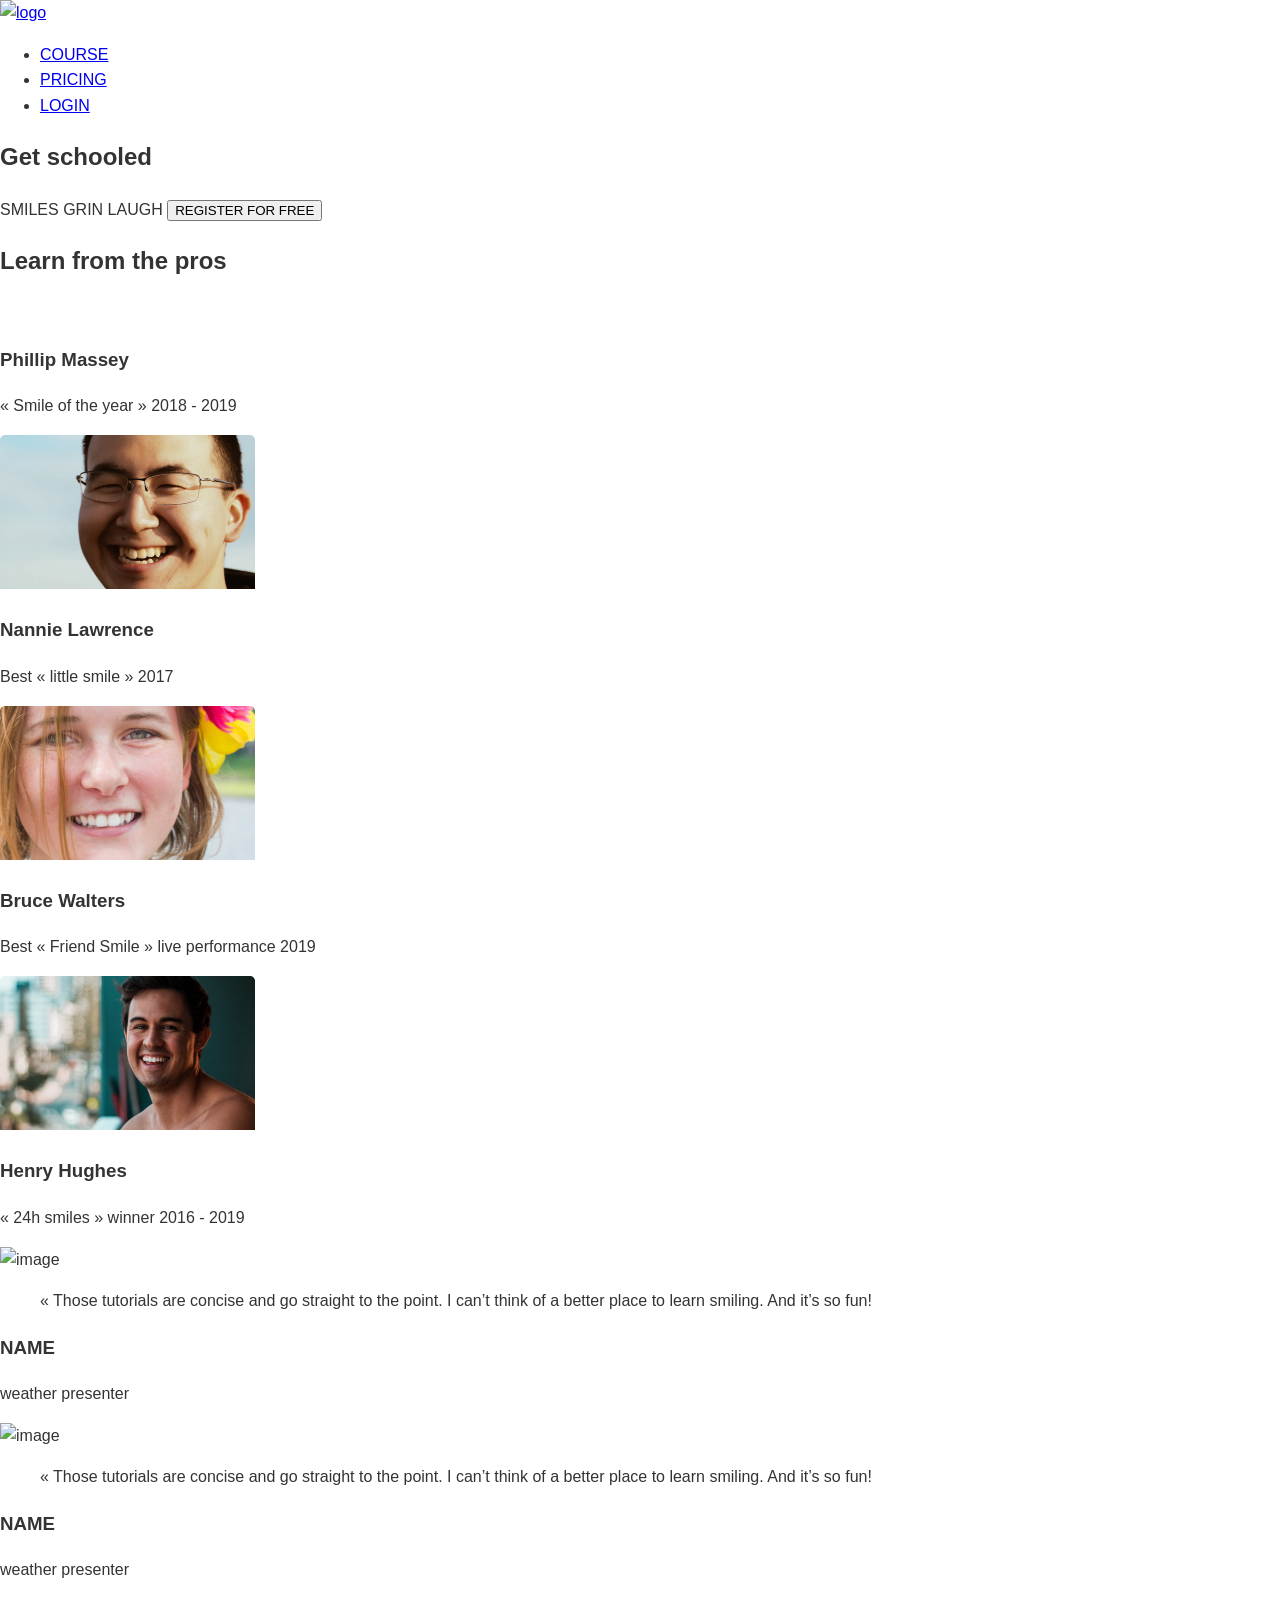
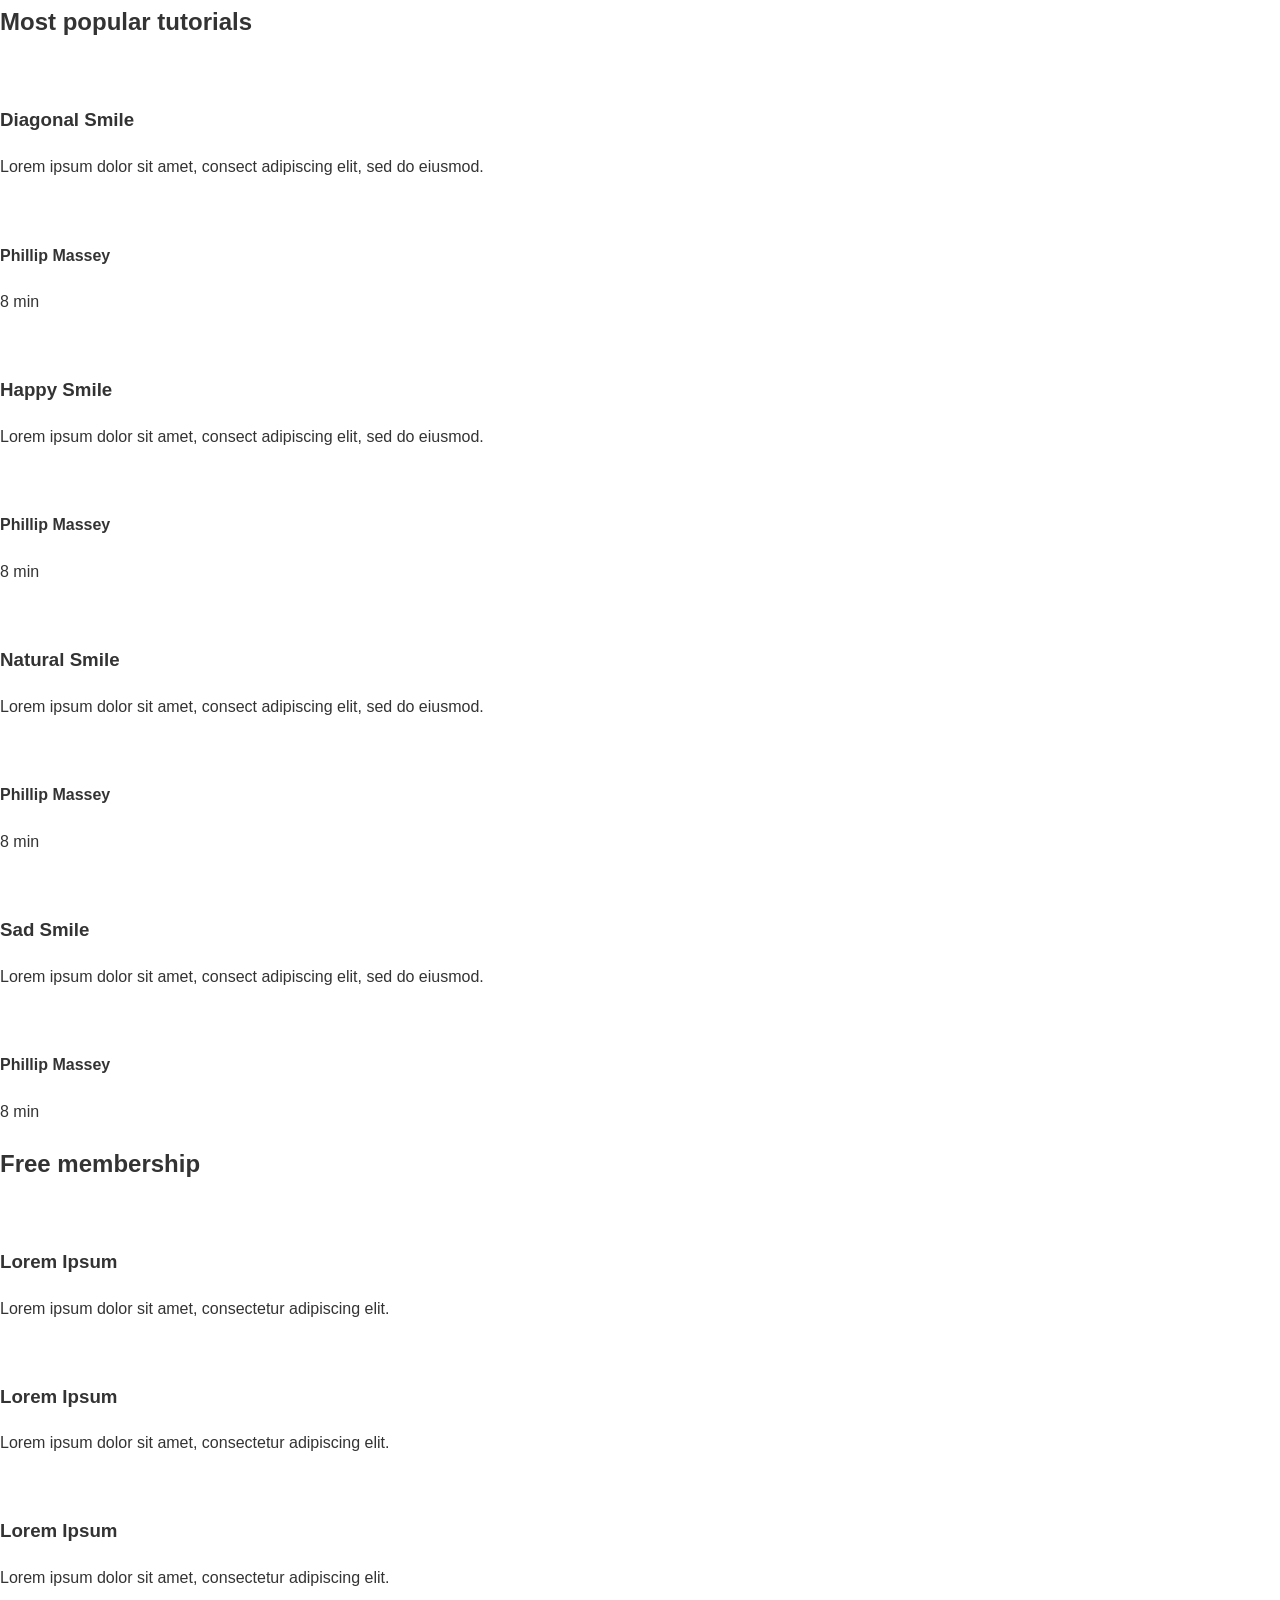
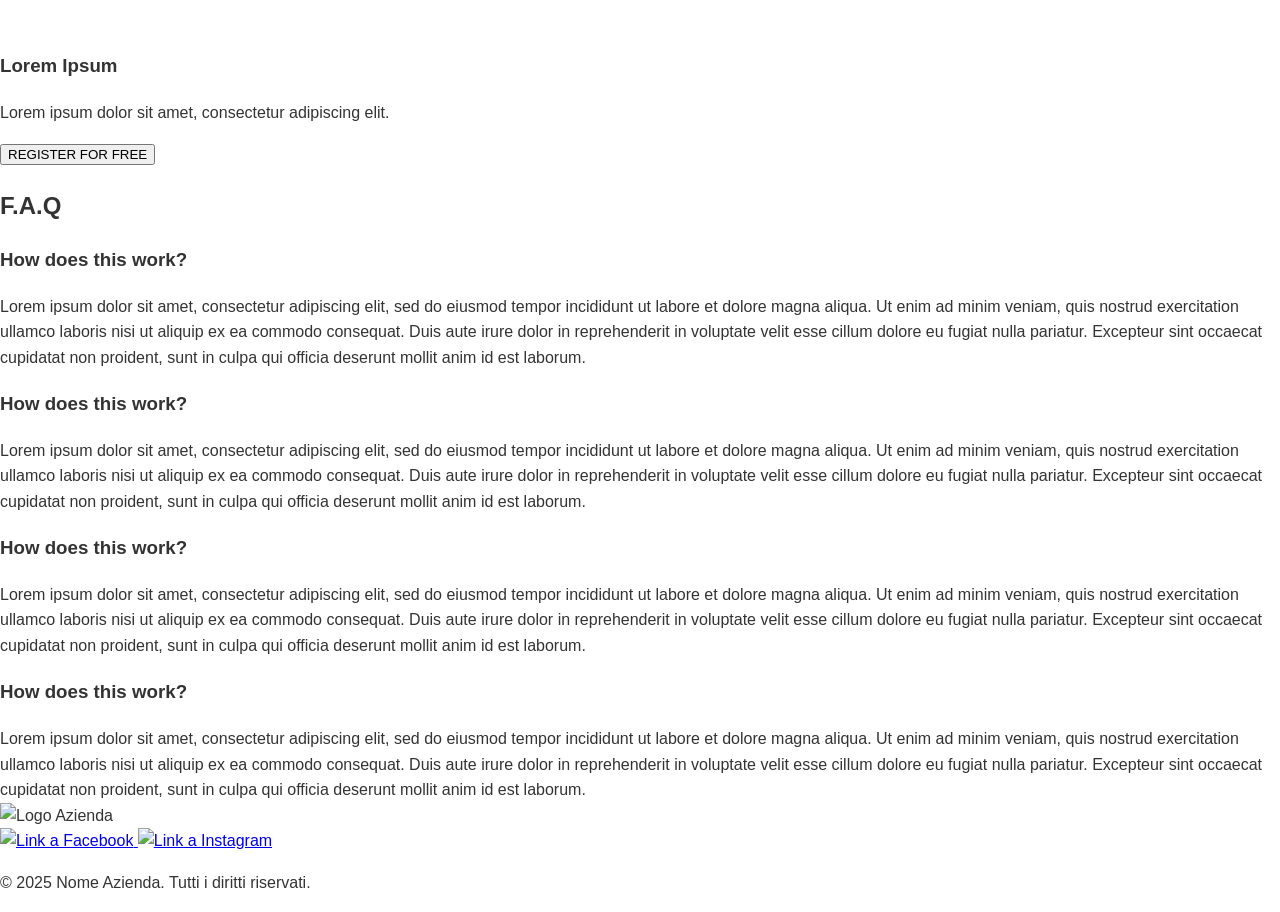
==== css_advanced/index.html @ 3f0059cd "firtst commit" ====
<!DOCTYPE html>
<html lang="en">
<head>
    <meta charset="UTF-8">
    <meta name="viewport" content="width=device-width, initial-scale=1.0">
    <link rel="stylesheet" href="styles.css">
    <title>html advanced</title>
</head>
<body>
    
    <header>
        <nav>
            <a href="#"><img src="logo.png" alt="logo"></a>
        <ul>
            <li><a href="#">COURSE</a></li>
            <li><a href="#">PRICING</a></li>
            <li><a href="#">LOGIN</a></li>
        </ul>
        
        </nav>
    </header>
    <main>
        <section>
            <div>
                <h1>Get schooled</h1>
                <span>SMILES</span>
                <span>GRIN</span>
                <span>LAUGH</span>
                <button>REGISTER FOR FREE</button>
            </div>
            <div>
                <h2>Learn from the pros</h2>
                <div>
                    <div>
                        <img src="./images/1 (3).png" alt="">
                        <h3>Phillip Massey</h3>
                        <p>« Smile of the year » 2018 - 2019</p>
                    </div>
                    <div>
                        <img src="./images/6.png" alt="">
                        <h3>Nannie Lawrence</h3>
                        <p>Best « little smile » 2017</p>
                    </div>
                    <div>
                        <img src="./images/7.png" alt="">
                        <h3>Bruce Walters</h3>
                        <p>Best « Friend Smile » live performance 2019</p>
                    </div>
                    <div>
                        <img src="./images/8.png" alt="">
                        <h3>Henry Hughes</h3>
                        <p>« 24h smiles » winner 2016 - 2019</p>
                    </div>
                </div>
            </div>
        </section>

        <section>
        <div>
            <img src="./images/Bitmap.png" alt="image">
        </div>
        <div>
            <blockquote>« Those tutorials are concise and go straight to the point. I can’t think of a better place to learn smiling. And it’s so fun!</blockquote>
            <h3>NAME</h3>
            <P>weather presenter</P>
        </div>
        </section>
    


        <section>
            <div>
                <img src="./images/Bitmap.png" alt="image">
            </div>
            <div>
                <blockquote>« Those tutorials are concise and go straight to the point. I can’t think of a better place to learn smiling. And it’s so fun!</blockquote>
                <h3>NAME</h3>
                <P>weather presenter</P>
            </div>
        </section>

        <section>
            <h2>Most popular tutorials</h2>
            <div>
                <img src="./images/Bitmap (1).png" alt="">
                <h3>Diagonal Smile</h3>
                <p>Lorem ipsum dolor sit amet, consect adipiscing elit, sed do eiusmod.</p>
                <div>
                    <img src="./images/1 (3).png" alt="">
                    <h4>Phillip Massey</h4>
                </div>
                <div>
                    <div><i class="fa-solid fa-star"></i></div>
                    <div><i class="fa-solid fa-star"></i></div>
                    <div><i class="fa-solid fa-star"></i></div>
                    <div><i class="fa-solid fa-star"></i></div>
                    <div><i class="fa-solid fa-star"></i></div>
                </div>
                <p>8 min</p>
            </div>
            <div>
                <img src="./images/Bitmap (4).png" alt="">
                <h3>Happy Smile</h3>
                <p>Lorem ipsum dolor sit amet, consect adipiscing elit, sed do eiusmod.</p>
                <div>
                    <img src="./images/1 (3).png" alt="">
                    <h4>Phillip Massey</h4>
                </div>
                <div>
                    <div><i class="fa-solid fa-star"></i></div>
                    <div><i class="fa-solid fa-star"></i></div>
                    <div><i class="fa-solid fa-star"></i></div>
                    <div><i class="fa-solid fa-star"></i></div>
                    <div><i class="fa-solid fa-star"></i></div>
                </div>
                <p>8 min</p>
            </div>
            <div>
                <img src="./images/Bitmap (3).png" alt="">
                <h3>Natural Smile</h3>
                <p>Lorem ipsum dolor sit amet, consect adipiscing elit, sed do eiusmod.</p>
                <div>
                    <img src="./images/1 (3).png" alt="">
                    <h4>Phillip Massey</h4>
                </div>
                <div>
                    <div><i class="fa-solid fa-star"></i></div>
                    <div><i class="fa-solid fa-star"></i></div>
                    <div><i class="fa-solid fa-star"></i></div>
                    <div><i class="fa-solid fa-star"></i></div>
                    <div><i class="fa-solid fa-star"></i></div>
                </div>
                <p>8 min</p>
            </div>
            <div>
                <img src="./images/Bitmap (2).png" alt="">
                <h3>Sad Smile</h3>
                <p>Lorem ipsum dolor sit amet, consect adipiscing elit, sed do eiusmod.</p>
                <div>
                    <img src="./images/1 (3).png" alt="">
                    <h4>Phillip Massey</h4>
                </div>
                <div>
                    <div><i class="fa-solid fa-star"></i></div>
                    <div><i class="fa-solid fa-star"></i></div>
                    <div><i class="fa-solid fa-star"></i></div>
                    <div><i class="fa-solid fa-star"></i></div>
                    <div><i class="fa-solid fa-star"></i></div>
                </div>
                <p>8 min</p>
            </div>
        </section>


        <section>
            <h2>Free membership</h2>
            <div>
                <img src="./images/smile.svg" alt="">
                <h3>Lorem Ipsum</h3>
                <p>Lorem ipsum dolor sit amet, consectetur adipiscing elit.</p>
            </div>
            <div>
                <img src="./images/smile.svg" alt="">
                <h3>Lorem Ipsum</h3>
                <p>Lorem ipsum dolor sit amet, consectetur adipiscing elit.</p>
            </div>
            <div>
                <img src="./images/smile.svg" alt="">
                <h3>Lorem Ipsum</h3>
                <p>Lorem ipsum dolor sit amet, consectetur adipiscing elit.</p>
            </div>
            <div>
                <img src="./images/smile.svg" alt="">
                <h3>Lorem Ipsum</h3>
                <p>Lorem ipsum dolor sit amet, consectetur adipiscing elit.</p>
            </div>
            <button>REGISTER FOR FREE</button>
        </section>
        <section>
            <h2>F.A.Q</h2>
            <div>
                <div>
                    <div>
                        <h3>How does this work?</h3>
                    </div>
                    <div>
                        Lorem ipsum dolor sit amet, consectetur adipiscing elit, sed do eiusmod tempor incididunt ut labore et dolore magna aliqua. Ut enim ad minim veniam, quis nostrud exercitation ullamco laboris nisi ut aliquip ex ea commodo consequat. Duis aute irure dolor in reprehenderit in voluptate velit esse cillum dolore eu fugiat nulla pariatur. Excepteur sint occaecat cupidatat non proident, sunt in culpa qui officia deserunt mollit anim id est laborum.
                    </div>

                    <div>
                        <h3>How does this work?</h3>
                    </div>
                    <div>
                        Lorem ipsum dolor sit amet, consectetur adipiscing elit, sed do eiusmod tempor incididunt ut labore et dolore magna aliqua. Ut enim ad minim veniam, quis nostrud exercitation ullamco laboris nisi ut aliquip ex ea commodo consequat. Duis aute irure dolor in reprehenderit in voluptate velit esse cillum dolore eu fugiat nulla pariatur. Excepteur sint occaecat cupidatat non proident, sunt in culpa qui officia deserunt mollit anim id est laborum.
                    </div>
                </div>
                <div>
                    <div>
                        <h3>How does this work?</h3>
                    </div>
                    <div>
                        Lorem ipsum dolor sit amet, consectetur adipiscing elit, sed do eiusmod tempor incididunt ut labore et dolore magna aliqua. Ut enim ad minim veniam, quis nostrud exercitation ullamco laboris nisi ut aliquip ex ea commodo consequat. Duis aute irure dolor in reprehenderit in voluptate velit esse cillum dolore eu fugiat nulla pariatur. Excepteur sint occaecat cupidatat non proident, sunt in culpa qui officia deserunt mollit anim id est laborum.
                    </div>
                    <div>
                        <h3>How does this work?</h3>
                    </div>
                    <div>
                        Lorem ipsum dolor sit amet, consectetur adipiscing elit, sed do eiusmod tempor incididunt ut labore et dolore magna aliqua. Ut enim ad minim veniam, quis nostrud exercitation ullamco laboris nisi ut aliquip ex ea commodo consequat. Duis aute irure dolor in reprehenderit in voluptate velit esse cillum dolore eu fugiat nulla pariatur. Excepteur sint occaecat cupidatat non proident, sunt in culpa qui officia deserunt mollit anim id est laborum.
                    </div>
                </div>
            </div>
        </section>
    </main>
    <footer>
  <div class="container">

    <div class="row">

      <img src="percorso/logo.png" alt="Logo Azienda">

      <div class="link-e-testo">

        <div class="social-icons">
          <a href="https://www.facebook.com">
            <img src="percorso/icona-facebook.svg" alt="Link a Facebook">
          </a>
          <a href="https://www.instagram.com">
            <img src="percorso/icona-instagram.svg" alt="Link a Instagram">
          </a>
        </div>

        <p>&copy; 2025 Nome Azienda. Tutti i diritti riservati.</p>

      </div>
    </div>
  </div>
</footer>
</body>
</html>
---- css_advanced/styles.css ----
@font-face {
  /* Consiglio: Usa un nome chiaro e descrittivo */
  font-family: 'Source Sans Pro Black';

  /* Correzione: Il percorso punta a un file .otf, quindi il formato è "opentype" */
  src: url('fonts/SourceSansPro-Black.otf') format('opentype');
}

body {
  /*
   * QUESTA È LA REGOLA PRINCIPALE CHE CERCAVI
   * Tutti i paragrafi e gli altri testi ora useranno questo font di default.
  */
  font-family: 'Source Sans Pro Regular', sans-serif;
  /* Puoi aggiungere anche altri stili di base qui */
  color: #333; /* Un colore di testo standard più morbido del nero puro */
  line-height: 1.6; /* Aumenta lo spazio tra le righe per una migliore leggibilità */
  margin: 0;
  padding: 0;
}
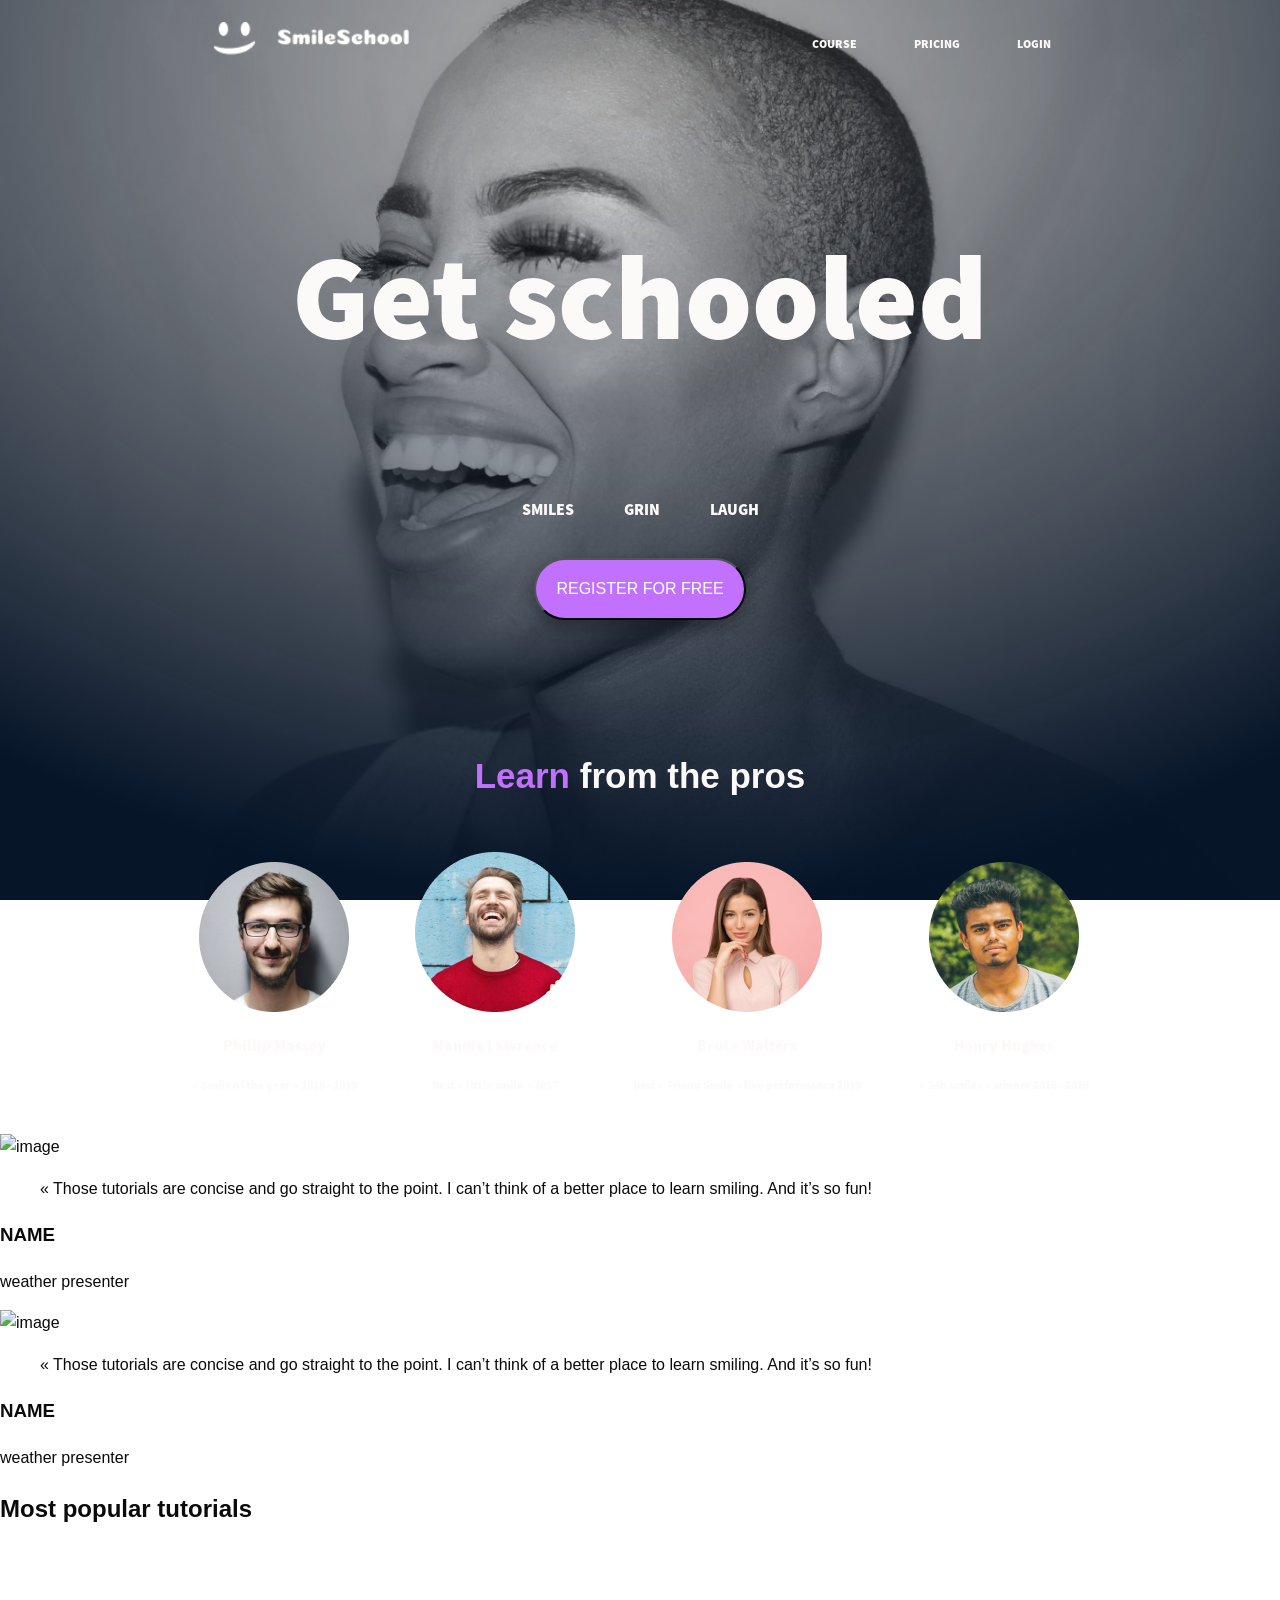
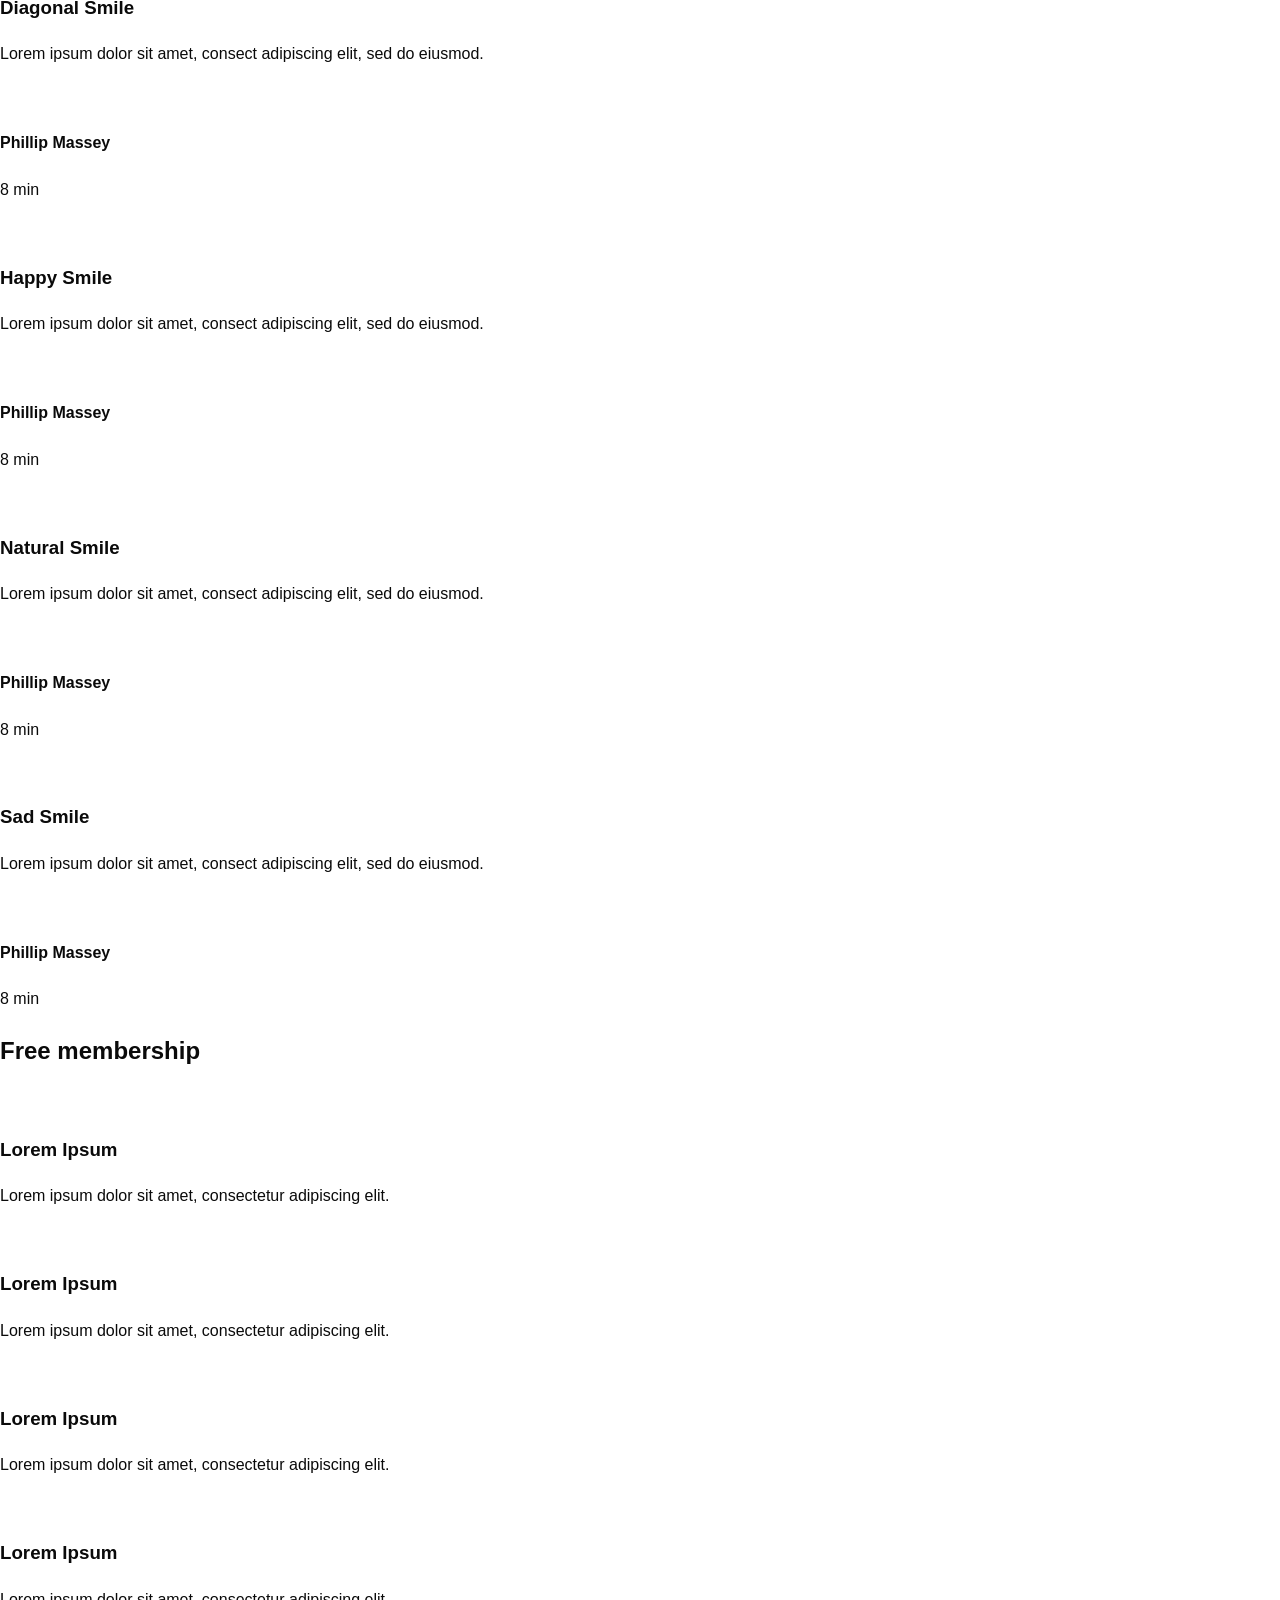
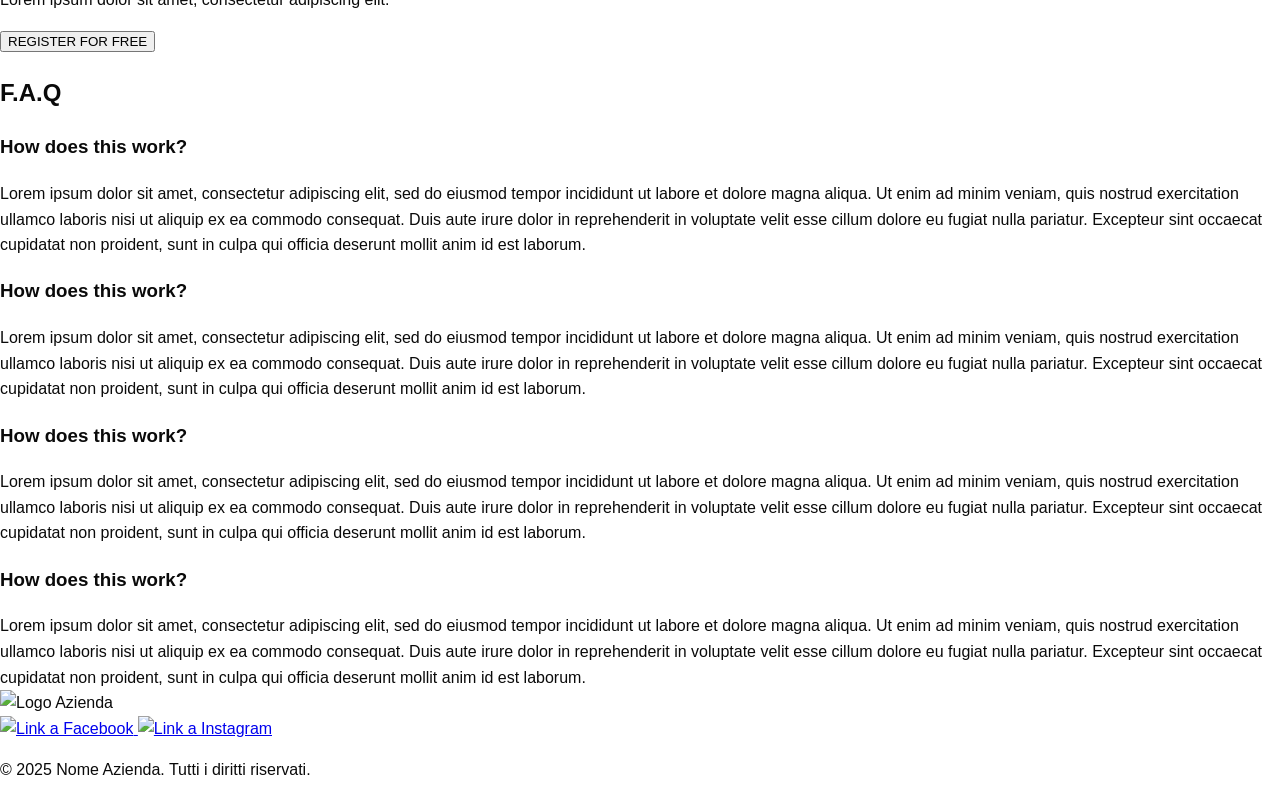
==== commit b80c507c: "update nav main" ====
--- a/css_advanced/index.html
+++ b/css_advanced/index.html
@@ -10,7 +10,7 @@
     
     <header>
         <nav>
-            <a href="#"><img src="logo.png" alt="logo"></a>
+            <a class="logo" href="../css_advanced/images/smile.png"><img src="../css_advanced/images/logo.png" alt="logo"></a>
         <ul>
             <li><a href="#">COURSE</a></li>
             <li><a href="#">PRICING</a></li>
@@ -20,39 +20,45 @@
         </nav>
     </header>
     <main>
-        <section>
-            <div>
+        <section class="sec1">
+            <div class="div1">
                 <h1>Get schooled</h1>
+                <div class="span">
+                  
                 <span>SMILES</span>
                 <span>GRIN</span>
                 <span>LAUGH</span>
-                <button>REGISTER FOR FREE</button>
-            </div>
-            <div>
-                <h2>Learn from the pros</h2>
-                <div>
-                    <div>
-                        <img src="./images/1 (3).png" alt="">
+                </div>
+                <button class="button">REGISTER FOR FREE</button>
+            </div>
+
+            <div class="div2">
+                <h2> <span class="sp">Learn</span> from the pros</h2>
+                <div class="div3">
+                    <div>
+                        <img src="./images/1.png" alt="">
                         <h3>Phillip Massey</h3>
                         <p>« Smile of the year » 2018 - 2019</p>
                     </div>
                     <div>
-                        <img src="./images/6.png" alt="">
+                        <img src="./images/5.png" alt="">
                         <h3>Nannie Lawrence</h3>
                         <p>Best « little smile » 2017</p>
                     </div>
                     <div>
-                        <img src="./images/7.png" alt="">
+                        <img src="./images/3.png" alt="">
                         <h3>Bruce Walters</h3>
                         <p>Best « Friend Smile » live performance 2019</p>
                     </div>
                     <div>
-                        <img src="./images/8.png" alt="">
+                        <img src="./images/4.png" alt="">
                         <h3>Henry Hughes</h3>
                         <p>« 24h smiles » winner 2016 - 2019</p>
                     </div>
                 </div>
-            </div>
+
+            </div>
+
         </section>
 
         <section>
--- a/css_advanced/styles.css
+++ b/css_advanced/styles.css
@@ -7,14 +7,207 @@
 }
 
 body {
+  background-image: url(./images/Object.png);
+  background-size: cover;
+  background-position: center;
+  background-repeat: no-repeat;
+  background-attachment: fixed;
   /*
    * QUESTA È LA REGOLA PRINCIPALE CHE CERCAVI
    * Tutti i paragrafi e gli altri testi ora useranno questo font di default.
   */
   font-family: 'Source Sans Pro Regular', sans-serif;
   /* Puoi aggiungere anche altri stili di base qui */
-  color: #333; /* Un colore di testo standard più morbido del nero puro */
+  color: #0a0a0a; /* Un colore di testo standard più morbido del nero puro */
   line-height: 1.6; /* Aumenta lo spazio tra le righe per una migliore leggibilità */
   margin: 0;
   padding: 0;
+}
+
+nav {
+  background-color: transparent;
+  display: flex; /* 1. Attiva la modalità Flexbox */
+  
+  justify-content: space-around; /* 2. Spinge il logo a sx e la lista a dx */
+
+  align-items: center; /* 3. Allinea tutto al centro in verticale */
+padding: 20px;
+}
+
+nav ul{
+  list-style-type: none;
+  margin: 0;
+  padding: 0;
+  overflow: hidden;
+  display: flex;
+  gap: 25px;
+  
+  
+}
+ul li {
+  float: right;
+}
+ul li a{
+  display: block;
+  color: #0a0a0a;
+  text-align: right;
+  text-decoration: none;
+  padding: 14px 16px;
+  font-family: 'Source Sans Pro black', sans-serif;
+  font-size: 12px;
+  color: #fcf9f9;
+  
+  
+}
+.logo img {
+  height: 35px; /* Imposta un'altezza per il logo */
+  
+}
+ul li:hover{
+  background-color: #575757;
+}
+
+ .sec1 .div1{
+  background-color: transparent;
+  display: flex; /* 1. Attiva la modalità Flexbox */
+  
+  justify-content: center; /* 2. Spinge il logo a sx e la lista a dx */
+
+  align-items: center; /* 3. Allinea tutto al centro in verticale */
+
+}
+
+
+.div1{
+  display: block;
+  color: #0a0a0a;
+  text-align: center;
+  text-decoration: none;
+  font-family: 'Source Sans Pro black', sans-serif;
+  font-size: 12px;
+  color: #fcf9f9;
+  
+  
+}
+
+.sec1 .div1{
+  padding: 14px 16px;
+  display: flex;
+  gap: 5px;
+  flex-direction: column;
+  align-items: center;
+  font-size: 16px;
+
+}
+.sec1 .div1 h1{
+  font-size: 120px;
+}
+
+.span{
+  display: flex;
+  gap: 50px;
+  
+}
+  .button{
+    background-color: #C271FF;
+    border-radius: 40px;
+    padding: 20px;
+    margin-top: 30px;
+    color: #ffffff;
+    font-size: 16px;
+    box-shadow: 0 8px 16px 0 rgba(0,0,0,0.2), 0 6px 20px 0 rgba(0,0,0,0.19);
+    
+  }
+
+
+
+
+
+
+
+
+
+  .sec1 .div2{
+  display: flex; /* 1. Attiva la modalità Flexbox */
+  
+  justify-content: center; /* 2. Spinge il logo a sx e la lista a dx */
+
+  align-items: center; /* 3. Allinea tutto al centro in verticale */
+
+}
+
+
+.div2{
+  display: block;
+  color: #0a0a0a;
+  text-align: center;
+  text-decoration: none;
+  font-family: 'Source Sans Pro black', sans-serif;
+  font-size: 12px;
+  color: #fcf9f9;
+  
+  
+}
+
+.sec1 .div2{
+  padding: 14px 16px;
+  display: flex;
+  gap: 5px;
+  flex-direction: column;
+  align-items: center;
+  font-size: 16px;
+
+}
+.sec1 .div2 h2{
+  margin-top: 100px;
+  font-size: 35px;
+  gap: 40px;
+  font-family: 'Source Sans Pro light', sans-serif;
+}
+
+
+.sp{
+  color: #C271FF;
+}
+
+
+
+
+.sec1 .div3{
+  display: flex; /* 1. Attiva la modalità Flexbox */
+  
+  justify-content: center; /* 2. Spinge il logo a sx e la lista a dx */
+
+  align-items: center; /* 3. Allinea tutto al centro in verticale */
+
+}
+
+
+.div3{
+  display: block;
+  color: #0a0a0a;
+  text-align: center;
+  text-decoration: none;
+  font-family: 'Source Sans Pro black', sans-serif;
+  font-size: 12px;
+  color: #fcf9f9;
+  
+  
+}
+
+.sec1 .div3{
+  padding: 14px 16px;
+  display: flex;
+  gap: 58px;
+  flex-direction: row;
+  align-items: baseline;
+  font-size: 12px;
+}
+
+.sec1 .div3 h3{
+  font-size: 16px;
+}
+.sec1 .div3 h3 p{
+  font-size: 10px;
+  font-family: 'Source Sans Pro italic', sans-serif;
 }
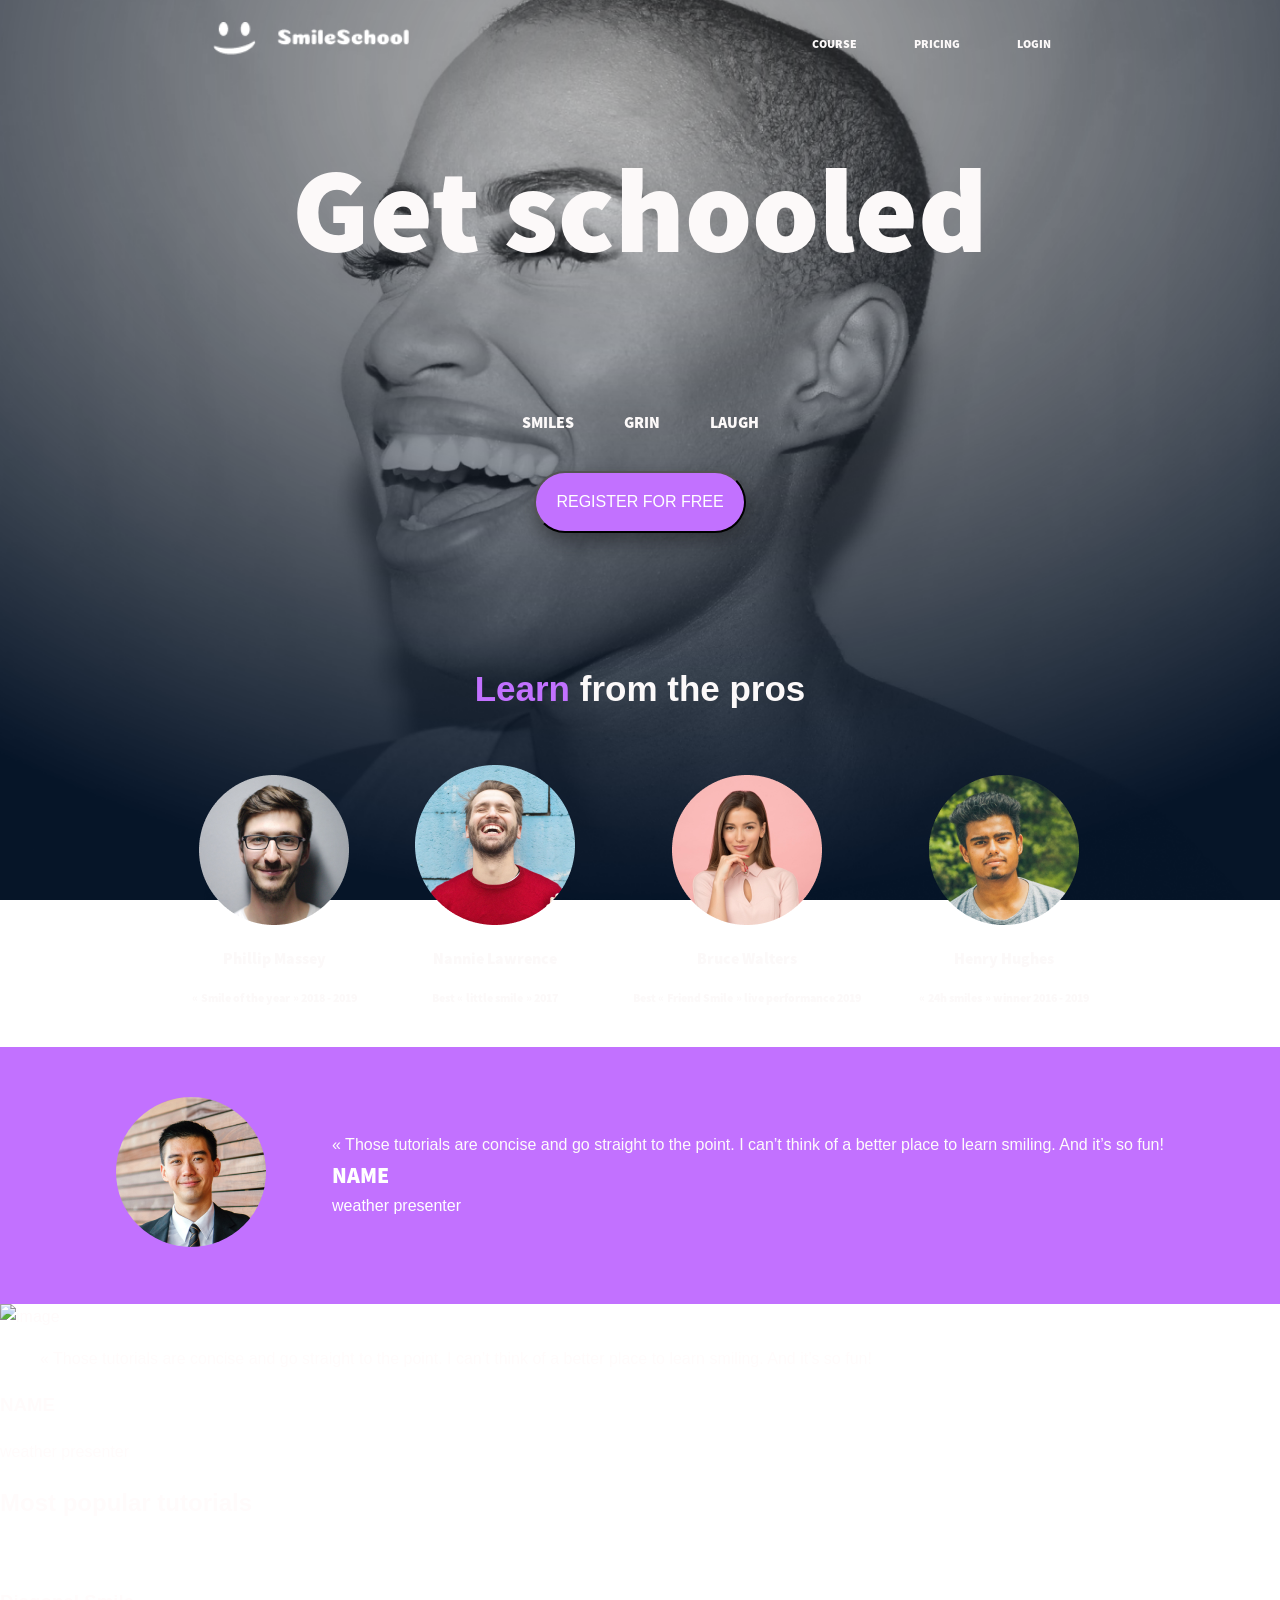
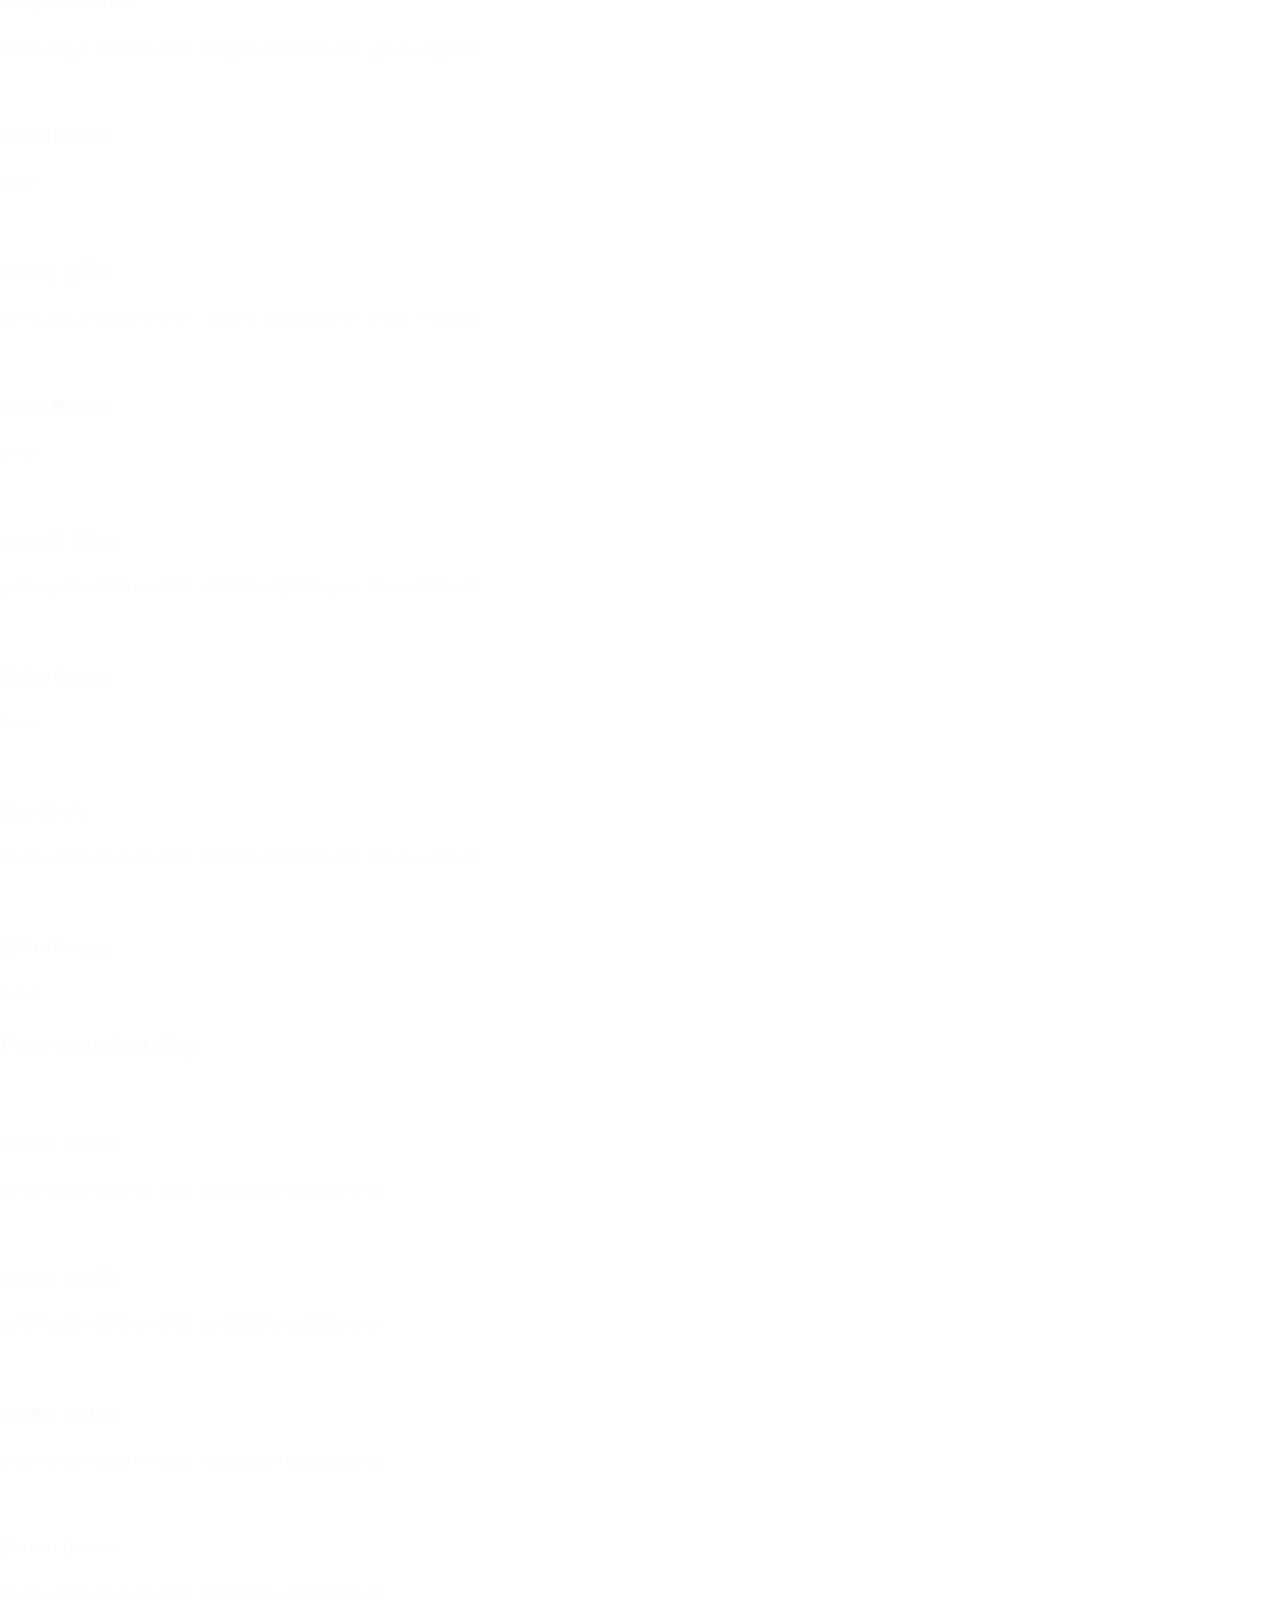
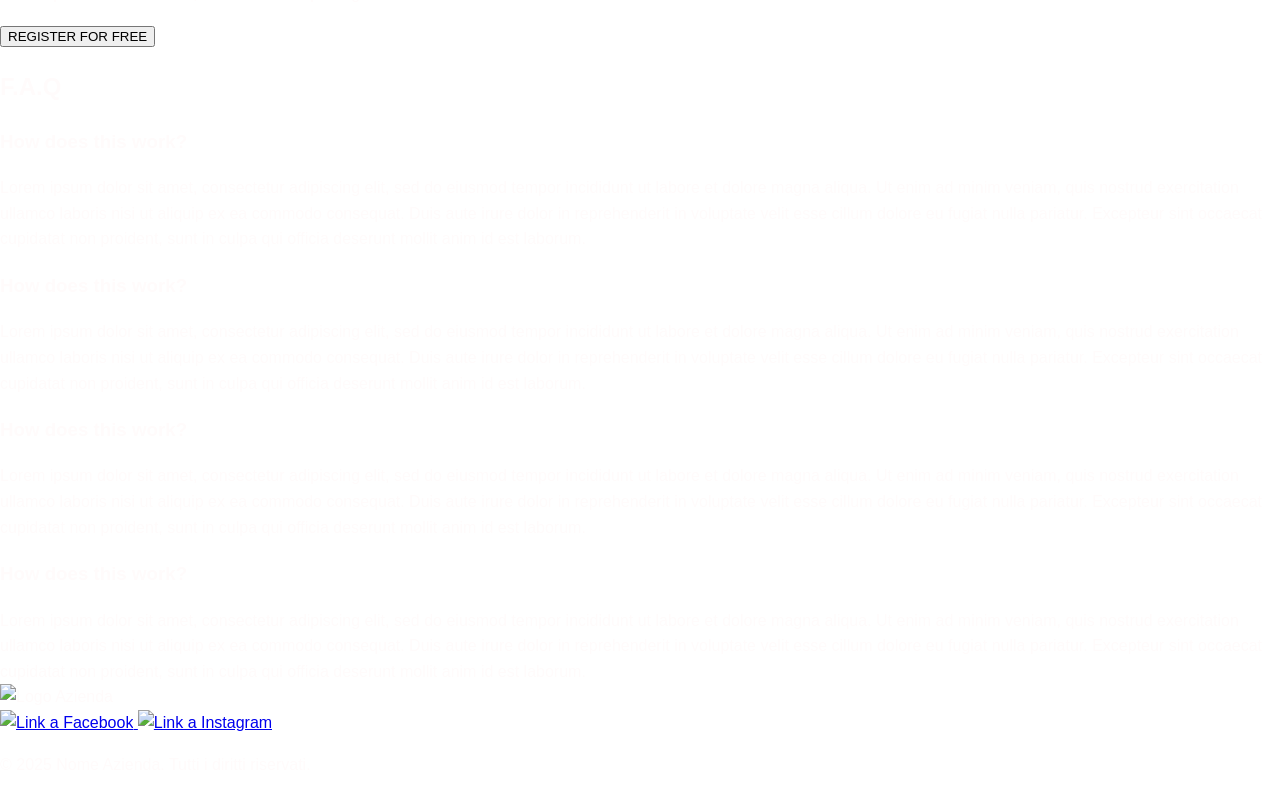
==== commit a57b371a: "new update" ====
--- a/css_advanced/index.html
+++ b/css_advanced/index.html
@@ -61,11 +61,11 @@
 
         </section>
 
-        <section>
+        <section class="sec2">
         <div>
-            <img src="./images/Bitmap.png" alt="image">
+            <img src="./images/2.png" alt="image">
         </div>
-        <div>
+        <div class="sec3">
             <blockquote>« Those tutorials are concise and go straight to the point. I can’t think of a better place to learn smiling. And it’s so fun!</blockquote>
             <h3>NAME</h3>
             <P>weather presenter</P>
--- a/css_advanced/styles.css
+++ b/css_advanced/styles.css
@@ -5,23 +5,35 @@
   /* Correzione: Il percorso punta a un file .otf, quindi il formato è "opentype" */
   src: url('fonts/SourceSansPro-Black.otf') format('opentype');
 }
+header {
+  position: fixed; /* La "fissa" alla finestra del browser */
+  top: 0;          /* La posiziona a 0 pixel dal bordo superiore */
+  left: 0;         /* La posiziona a 0 pixel dal bordo sinistro */
+  width: 100%;     /* Le dice di occupare tutta la larghezza dello schermo */
+  z-index: 1000;
+}
 
 body {
-  background-image: url(./images/Object.png);
-  background-size: cover;
-  background-position: center;
-  background-repeat: no-repeat;
-  background-attachment: fixed;
+  
   /*
    * QUESTA È LA REGOLA PRINCIPALE CHE CERCAVI
    * Tutti i paragrafi e gli altri testi ora useranno questo font di default.
   */
   font-family: 'Source Sans Pro Regular', sans-serif;
   /* Puoi aggiungere anche altri stili di base qui */
-  color: #0a0a0a; /* Un colore di testo standard più morbido del nero puro */
+  color: #fffbfb; /* Un colore di testo standard più morbido del nero puro */
   line-height: 1.6; /* Aumenta lo spazio tra le righe per una migliore leggibilità */
   margin: 0;
   padding: 0;
+}
+
+
+.sec1{
+  background-image: url(./images/Object.png);
+  background-size: cover;
+  background-position: center;
+  background-repeat: no-repeat;
+  background-attachment: fixed;
 }
 
 nav {
@@ -49,7 +61,7 @@
 }
 ul li a{
   display: block;
-  color: #0a0a0a;
+  color: #ffffff;
   text-align: right;
   text-decoration: none;
   padding: 14px 16px;
@@ -80,7 +92,7 @@
 
 .div1{
   display: block;
-  color: #0a0a0a;
+  color: #fcfcfc;
   text-align: center;
   text-decoration: none;
   font-family: 'Source Sans Pro black', sans-serif;
@@ -139,7 +151,7 @@
 
 .div2{
   display: block;
-  color: #0a0a0a;
+  color: #ffffff;
   text-align: center;
   text-decoration: none;
   font-family: 'Source Sans Pro black', sans-serif;
@@ -185,7 +197,7 @@
 
 .div3{
   display: block;
-  color: #0a0a0a;
+  color: #ffffff;
   text-align: center;
   text-decoration: none;
   font-family: 'Source Sans Pro black', sans-serif;
@@ -210,4 +222,48 @@
 .sec1 .div3 h3 p{
   font-size: 10px;
   font-family: 'Source Sans Pro italic', sans-serif;
+}
+
+.sec2 {
+  background-color: #C271FF;
+  display: flex; 
+  
+  justify-content: space-evenly; 
+
+  align-items: center; 
+  padding: 50px;
+
+}
+
+.sec2 img{
+ border-radius: 100px;
+}
+
+.sec3 h3 {
+  display: block;
+  color: #fffefe;
+  text-align: left;
+  text-decoration: none;
+  font-family: 'Source Sans Pro black', sans-serif;
+  font-size: 22px;
+  color: #ffffff;
+  
+  
+}
+.sec3 p {
+  display: block;
+  color: #fffefe;
+  text-align: left;
+  text-decoration: none;
+  font-family: 'Source Sans Pro regular', sans-serif;
+  font-size: 16px;
+  color: #ffffff;
+  
+  
+}
+
+.sec3 blockquote,
+.sec3 h3,
+.sec3 p {
+  margin: 0;
 }
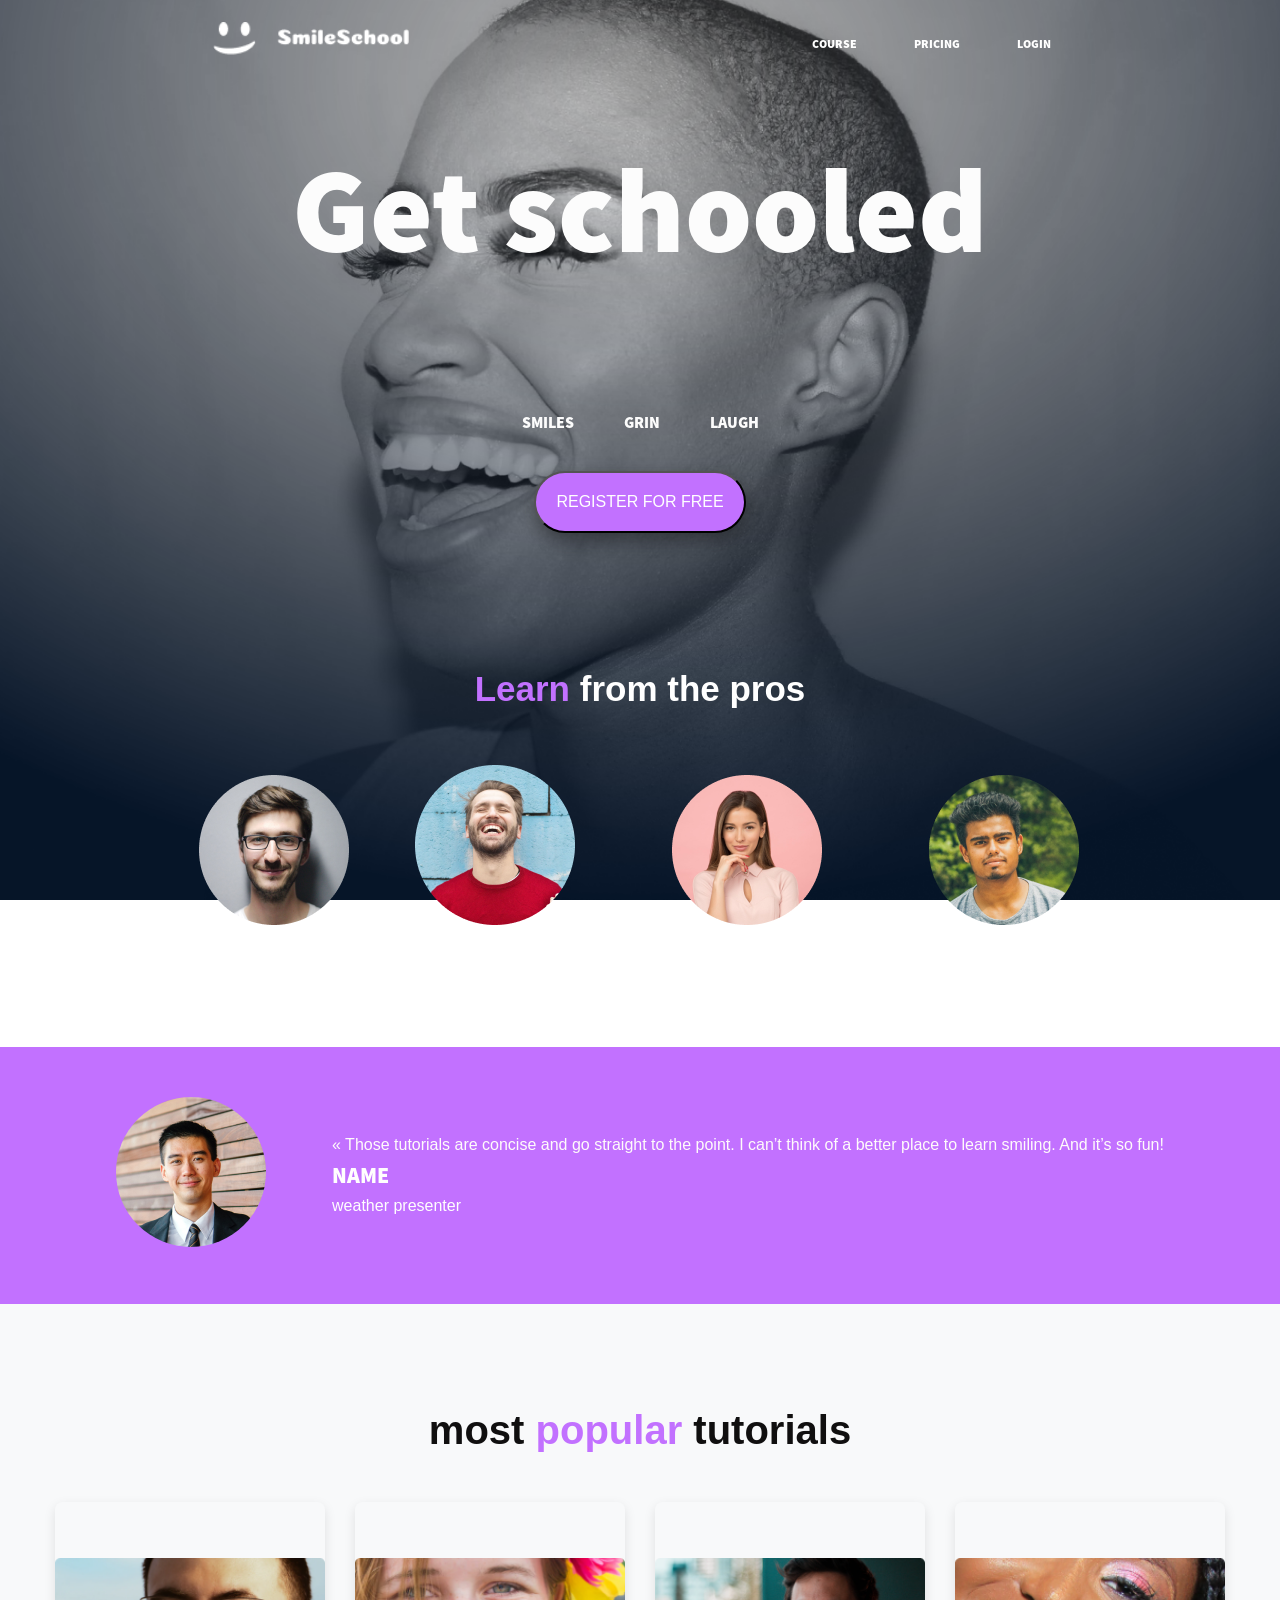
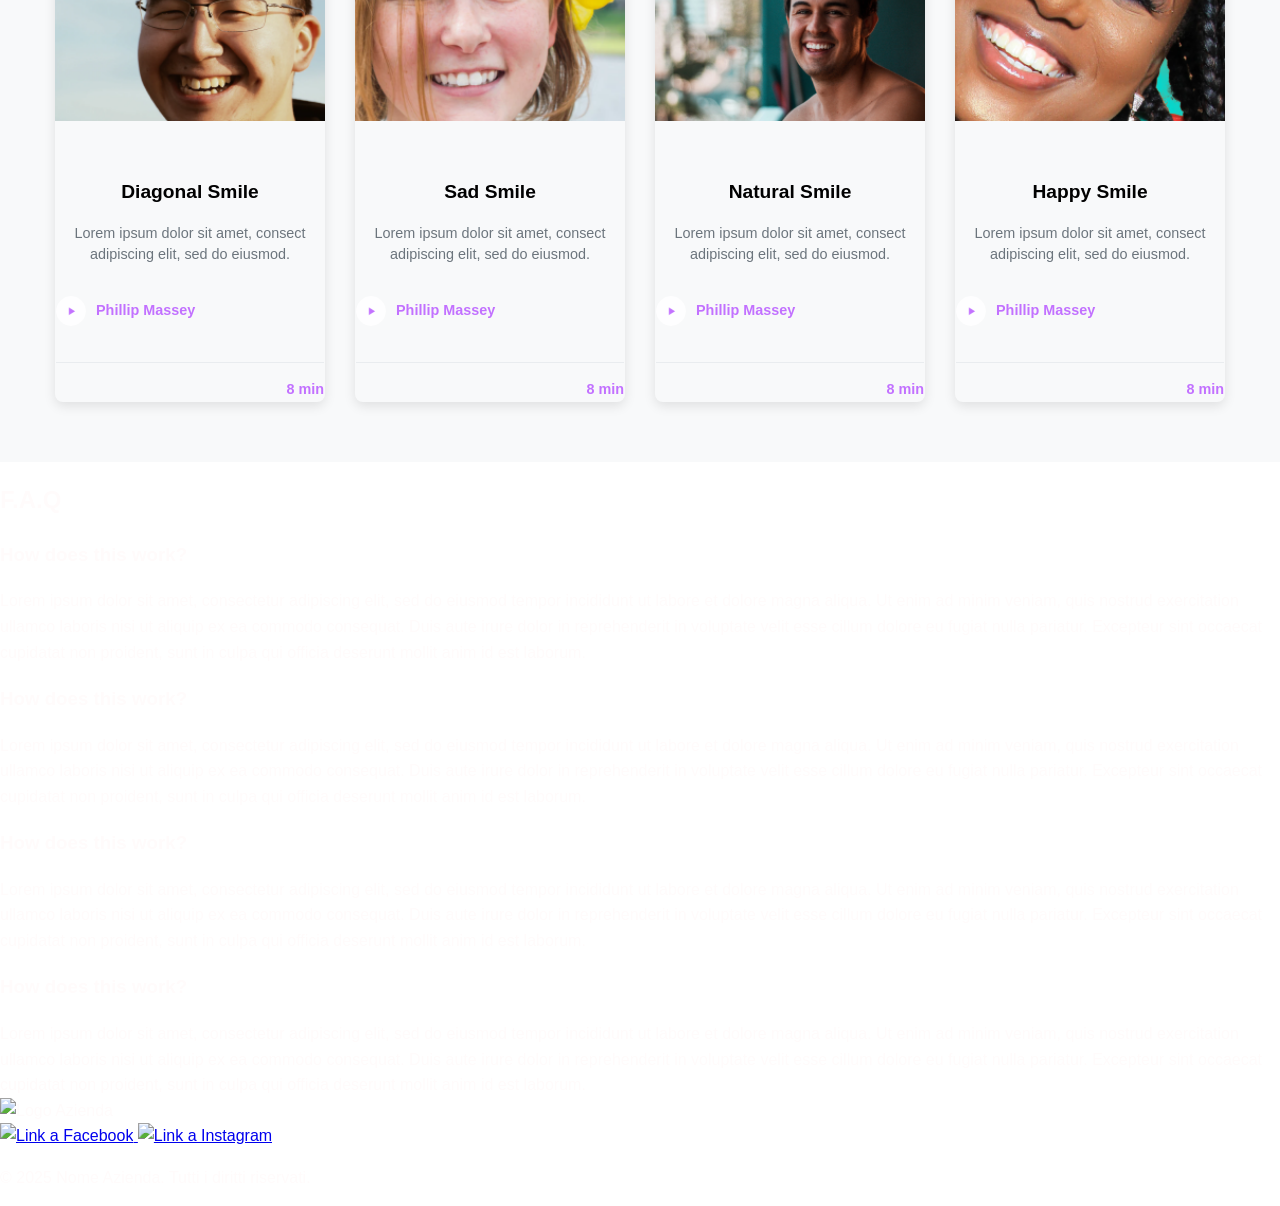
==== commit 09c67017: "new update" ====
--- a/css_advanced/index.html
+++ b/css_advanced/index.html
@@ -70,118 +70,103 @@
             <h3>NAME</h3>
             <P>weather presenter</P>
         </div>
-        </section>
-    
-
-
-        <section>
-            <div>
-                <img src="./images/Bitmap.png" alt="image">
-            </div>
-            <div>
-                <blockquote>« Those tutorials are concise and go straight to the point. I can’t think of a better place to learn smiling. And it’s so fun!</blockquote>
-                <h3>NAME</h3>
-                <P>weather presenter</P>
-            </div>
-        </section>
-
-        <section>
-            <h2>Most popular tutorials</h2>
-            <div>
-                <img src="./images/Bitmap (1).png" alt="">
-                <h3>Diagonal Smile</h3>
-                <p>Lorem ipsum dolor sit amet, consect adipiscing elit, sed do eiusmod.</p>
-                <div>
-                    <img src="./images/1 (3).png" alt="">
-                    <h4>Phillip Massey</h4>
-                </div>
-                <div>
-                    <div><i class="fa-solid fa-star"></i></div>
-                    <div><i class="fa-solid fa-star"></i></div>
-                    <div><i class="fa-solid fa-star"></i></div>
-                    <div><i class="fa-solid fa-star"></i></div>
-                    <div><i class="fa-solid fa-star"></i></div>
-                </div>
-                <p>8 min</p>
-            </div>
-            <div>
-                <img src="./images/Bitmap (4).png" alt="">
-                <h3>Happy Smile</h3>
-                <p>Lorem ipsum dolor sit amet, consect adipiscing elit, sed do eiusmod.</p>
-                <div>
-                    <img src="./images/1 (3).png" alt="">
-                    <h4>Phillip Massey</h4>
-                </div>
-                <div>
-                    <div><i class="fa-solid fa-star"></i></div>
-                    <div><i class="fa-solid fa-star"></i></div>
-                    <div><i class="fa-solid fa-star"></i></div>
-                    <div><i class="fa-solid fa-star"></i></div>
-                    <div><i class="fa-solid fa-star"></i></div>
-                </div>
-                <p>8 min</p>
-            </div>
-            <div>
-                <img src="./images/Bitmap (3).png" alt="">
-                <h3>Natural Smile</h3>
-                <p>Lorem ipsum dolor sit amet, consect adipiscing elit, sed do eiusmod.</p>
-                <div>
-                    <img src="./images/1 (3).png" alt="">
-                    <h4>Phillip Massey</h4>
-                </div>
-                <div>
-                    <div><i class="fa-solid fa-star"></i></div>
-                    <div><i class="fa-solid fa-star"></i></div>
-                    <div><i class="fa-solid fa-star"></i></div>
-                    <div><i class="fa-solid fa-star"></i></div>
-                    <div><i class="fa-solid fa-star"></i></div>
-                </div>
-                <p>8 min</p>
-            </div>
-            <div>
-                <img src="./images/Bitmap (2).png" alt="">
-                <h3>Sad Smile</h3>
-                <p>Lorem ipsum dolor sit amet, consect adipiscing elit, sed do eiusmod.</p>
-                <div>
-                    <img src="./images/1 (3).png" alt="">
-                    <h4>Phillip Massey</h4>
-                </div>
-                <div>
-                    <div><i class="fa-solid fa-star"></i></div>
-                    <div><i class="fa-solid fa-star"></i></div>
-                    <div><i class="fa-solid fa-star"></i></div>
-                    <div><i class="fa-solid fa-star"></i></div>
-                    <div><i class="fa-solid fa-star"></i></div>
-                </div>
-                <p>8 min</p>
-            </div>
-        </section>
-
-
-        <section>
-            <h2>Free membership</h2>
-            <div>
-                <img src="./images/smile.svg" alt="">
-                <h3>Lorem Ipsum</h3>
-                <p>Lorem ipsum dolor sit amet, consectetur adipiscing elit.</p>
-            </div>
-            <div>
-                <img src="./images/smile.svg" alt="">
-                <h3>Lorem Ipsum</h3>
-                <p>Lorem ipsum dolor sit amet, consectetur adipiscing elit.</p>
-            </div>
-            <div>
-                <img src="./images/smile.svg" alt="">
-                <h3>Lorem Ipsum</h3>
-                <p>Lorem ipsum dolor sit amet, consectetur adipiscing elit.</p>
-            </div>
-            <div>
-                <img src="./images/smile.svg" alt="">
-                <h3>Lorem Ipsum</h3>
-                <p>Lorem ipsum dolor sit amet, consectetur adipiscing elit.</p>
-            </div>
-            <button>REGISTER FOR FREE</button>
-        </section>
+    </section>
+       
+
+        <section class="sec4">
+  <h2> most<span> popular </span> tutorials</h2>
+
+  <div class="div4">
+
+    <div class="tutorial-card">
+      <img src="./images/6.png" alt="Thumbnail del corso Diagonal Smile" class="card-thumbnail">
+      <div class="card-content">
+        <h3>Diagonal Smile</h3>
+        <p>Lorem ipsum dolor sit amet, consect adipiscing elit, sed do eiusmod.</p>
+        <div class="card-author">
+          <img src="./images/play.png" alt="Avatar dell'autore Phillip Massey">
+          <h4>Phillip Massey</h4>
+        </div>
+        <div class="card-footer">
+          <div class="card-rating">
+            <i class="fa-solid fa-star"></i>
+            <i class="fa-solid fa-star"></i>
+            <i class="fa-solid fa-star"></i>
+            <i class="fa-solid fa-star"></i>
+            <i class="fa-regular fa-star"></i> </div>
+          <p class="card-duration">8 min</p>
+        </div>
+      </div>
+    </div>
+
+    <div class="tutorial-card">
+      <img src="./images/7.png" alt="Thumbnail del corso Sad Smile" class="card-thumbnail">
+      <div class="card-content">
+        <h3>Sad Smile</h3>
+        <p>Lorem ipsum dolor sit amet, consect adipiscing elit, sed do eiusmod.</p>
+        <div class="card-author">
+          <img src="./images/play.png" alt="Avatar dell'autore Phillip Massey">
+          <h4>Phillip Massey</h4>
+        </div>
+        <div class="card-footer">
+          <div class="card-rating">
+            <i class="fa-solid fa-star"></i>
+            <i class="fa-solid fa-star"></i>
+            <i class="fa-solid fa-star"></i>
+            <i class="fa-solid fa-star"></i>
+            <i class="fa-solid fa-star"></i>
+          </div>
+          <p class="card-duration">8 min</p>
+        </div>
+      </div>
+    </div>
+
+    <div class="tutorial-card">
+      <img src="./images/8.png" alt="Thumbnail del corso Natural Smile" class="card-thumbnail">
+      <div class="card-content">
+        <h3>Natural Smile</h3>
+        <p>Lorem ipsum dolor sit amet, consect adipiscing elit, sed do eiusmod.</p>
+        <div class="card-author">
+          <img src="./images/play.png" alt="Avatar dell'autore Phillip Massey">
+          <h4>Phillip Massey</h4>
+        </div>
+        <div class="card-footer">
+          <div class="card-rating">
+            <i class="fa-solid fa-star"></i>
+            <i class="fa-solid fa-star"></i>
+            <i class="fa-solid fa-star"></i>
+            <i class="fa-solid fa-star"></i>
+            <i class="fa-solid fa-star"></i>
+          </div>
+          <p class="card-duration">8 min</p>
+        </div>
+      </div>
+    </div>
+
+    <div class="tutorial-card">
+      <img src="./images/9.png" alt="Thumbnail del corso Happy Smile" class="card-thumbnail">
+      <div class="card-content">
+        <h3>Happy Smile</h3>
+        <p>Lorem ipsum dolor sit amet, consect adipiscing elit, sed do eiusmod.</p>
+        <div class="card-author">
+          <img src="./images/play.png" alt="Avatar dell'autore Phillip Massey">
+          <h4>Phillip Massey</h4>
+        </div>
+        <div class="card-footer">
+          <div class="card-rating">
+            <i class="fa-solid fa-star"></i>
+            <i class="fa-solid fa-star"></i>
+            <i class="fa-solid fa-star"></i>
+            <i class="fa-solid fa-star"></i>
+            <i class="fa-solid fa-star"></i>
+          </div>
+          <p class="card-duration">8 min</p>
+        </div>
+      </div>
+    </div>
+
+  </div>
+</section>
         <section>
             <h2>F.A.Q</h2>
             <div>
@@ -216,7 +201,8 @@
                 </div>
             </div>
         </section>
-    </main>
+    
+     </main>
     <footer>
   <div class="container">
 
--- a/css_advanced/styles.css
+++ b/css_advanced/styles.css
@@ -1,28 +1,21 @@
 @font-face {
-  /* Consiglio: Usa un nome chiaro e descrittivo */
   font-family: 'Source Sans Pro Black';
-
-  /* Correzione: Il percorso punta a un file .otf, quindi il formato è "opentype" */
   src: url('fonts/SourceSansPro-Black.otf') format('opentype');
 }
+
+
 header {
-  position: fixed; /* La "fissa" alla finestra del browser */
-  top: 0;          /* La posiziona a 0 pixel dal bordo superiore */
-  left: 0;         /* La posiziona a 0 pixel dal bordo sinistro */
-  width: 100%;     /* Le dice di occupare tutta la larghezza dello schermo */
+  position: fixed; 
+  top: 0;          
+  left: 0;         
+  width: 100%;     
   z-index: 1000;
 }
 
 body {
-  
-  /*
-   * QUESTA È LA REGOLA PRINCIPALE CHE CERCAVI
-   * Tutti i paragrafi e gli altri testi ora useranno questo font di default.
-  */
   font-family: 'Source Sans Pro Regular', sans-serif;
-  /* Puoi aggiungere anche altri stili di base qui */
-  color: #fffbfb; /* Un colore di testo standard più morbido del nero puro */
-  line-height: 1.6; /* Aumenta lo spazio tra le righe per una migliore leggibilità */
+  color: #fffbfb; 
+  line-height: 1.6; 
   margin: 0;
   padding: 0;
 }
@@ -67,7 +60,6 @@
   padding: 14px 16px;
   font-family: 'Source Sans Pro black', sans-serif;
   font-size: 12px;
-  color: #fcf9f9;
   
   
 }
@@ -81,11 +73,11 @@
 
  .sec1 .div1{
   background-color: transparent;
-  display: flex; /* 1. Attiva la modalità Flexbox */
-  
-  justify-content: center; /* 2. Spinge il logo a sx e la lista a dx */
-
-  align-items: center; /* 3. Allinea tutto al centro in verticale */
+  display: flex; 
+  
+  justify-content: center; 
+
+  align-items: center; 
 
 }
 
@@ -97,7 +89,7 @@
   text-decoration: none;
   font-family: 'Source Sans Pro black', sans-serif;
   font-size: 12px;
-  color: #fcf9f9;
+  
   
   
 }
@@ -131,14 +123,6 @@
     
   }
 
-
-
-
-
-
-
-
-
   .sec1 .div2{
   display: flex; /* 1. Attiva la modalità Flexbox */
   
@@ -156,7 +140,7 @@
   text-decoration: none;
   font-family: 'Source Sans Pro black', sans-serif;
   font-size: 12px;
-  color: #fcf9f9;
+  
   
   
 }
@@ -202,7 +186,7 @@
   text-decoration: none;
   font-family: 'Source Sans Pro black', sans-serif;
   font-size: 12px;
-  color: #fcf9f9;
+  
   
   
 }
@@ -246,7 +230,7 @@
   text-decoration: none;
   font-family: 'Source Sans Pro black', sans-serif;
   font-size: 22px;
-  color: #ffffff;
+  
   
   
 }
@@ -257,7 +241,7 @@
   text-decoration: none;
   font-family: 'Source Sans Pro regular', sans-serif;
   font-size: 16px;
-  color: #ffffff;
+  
   
   
 }
@@ -266,4 +250,145 @@
 .sec3 h3,
 .sec3 p {
   margin: 0;
-}+}
+.popular-tutorials {
+  text-align: center; /* Centra il titolo h2 */
+  padding: 10px 20px;
+  background-color: #f0f0f0; /* Sfondo leggermente grigio per la sezione */
+}
+
+
+/* Stile generale della sezione */
+.sec4 {
+  padding: 60px 20px;
+  text-align: center;
+  background-color: #f8f9fa; /* Sfondo leggero per la sezione */
+}
+
+.sec4 h2 {
+  font-size: 2.5rem;
+  margin-bottom: 40px;
+  color: #100f0f;
+  font-family: 'Source Sans Pro light', sans-serif;
+}
+
+.sec4 h2 span {
+  color: #C271FF; 
+}
+
+
+.div4 {
+  display: flex;
+  justify-content: center;
+  flex-wrap: wrap;       
+  gap: 30px;               
+}
+
+/* Stile della singola card */
+.tutorial-card {
+    width: 200px;
+    height: 500px;
+    overflow: hidden;
+    position: relative;
+    color: rgb(1, 1, 1);
+    background-size: cover;
+    background-position: center;
+    display: flex;
+    flex-direction: column;
+    
+}
+
+
+
+.card-thumbnail {
+  width: 100%;
+  height: 500px;
+  object-fit: contain;
+}
+
+
+.card-content {
+  padding-top: 20px;
+}
+
+.card-content h3 {
+  margin-top: 0;
+  margin-bottom: 10px;
+  font-size: 1.2rem;
+}
+
+.card-content > p {
+  font-size: 0.9rem;
+  color: #6c757d;
+  line-height: 1.5;
+  
+}
+
+/* Sezione Autore (avatar + nome) */
+.card-author {
+  display: flex;
+  align-items: center; /* Allinea verticalmente avatar e nome */
+  gap: 10px;
+  margin-bottom: 20px;
+}
+
+.card-author img {
+  width: 30px;
+  height: 30px;
+  border-radius: 50%; /* Rende l'avatar rotondo */
+ 
+}
+
+.card-author h4 {
+  font-size: 0.9rem;
+  color: #C271FF;
+  font-weight: bold;
+}
+
+/* Parte finale della card (stelle + durata) */
+.card-footer {
+  display: flex;
+  justify-content: space-between; /* Spinge i due elementi ai lati opposti */
+  align-items: center;
+  border-top: 1px solid #e9ecef; /* Linea di separazione sottile */
+  padding-top: 15px;
+}
+
+.card-rating {
+  color: #C271FF;
+}
+
+.card-duration {
+  font-size: 0.9rem;
+  color: #C271FF;
+  font-weight: bold;
+  margin: 0; /* Rimuove il margine di default del paragrafo */
+}
+
+/* Stile base della card modificato */
+.tutorial-card {
+  width: 270px;
+  height: 500px; /* Diamo un'altezza fissa */
+  border-radius: 8px;
+  box-shadow: 0 4px 12px rgba(0, 0, 0, 0.1);
+  overflow: hidden;
+  position: relative; /* Necessario per l'overlay */
+  color: rgb(1, 1, 1); /* Testo bianco per contrasto con lo sfondo scuro */
+
+  /* Impostazioni comuni dello sfondo */
+  background-size: cover;
+  background-position: center;
+
+  /* Mettiamo la card stessa in modalità flex per allineare il contenuto */
+  display: flex;
+  flex-direction: column;
+  justify-content: flex-end; /* Allinea il contenuto in basso */
+}
+
+/* Stile per il contenuto, ora senza padding laterale fisso */
+.card-content {
+  padding: 1px;
+  z-index: 2; /* Si assicura che il testo stia sopra l'overlay */
+ 
+}
+
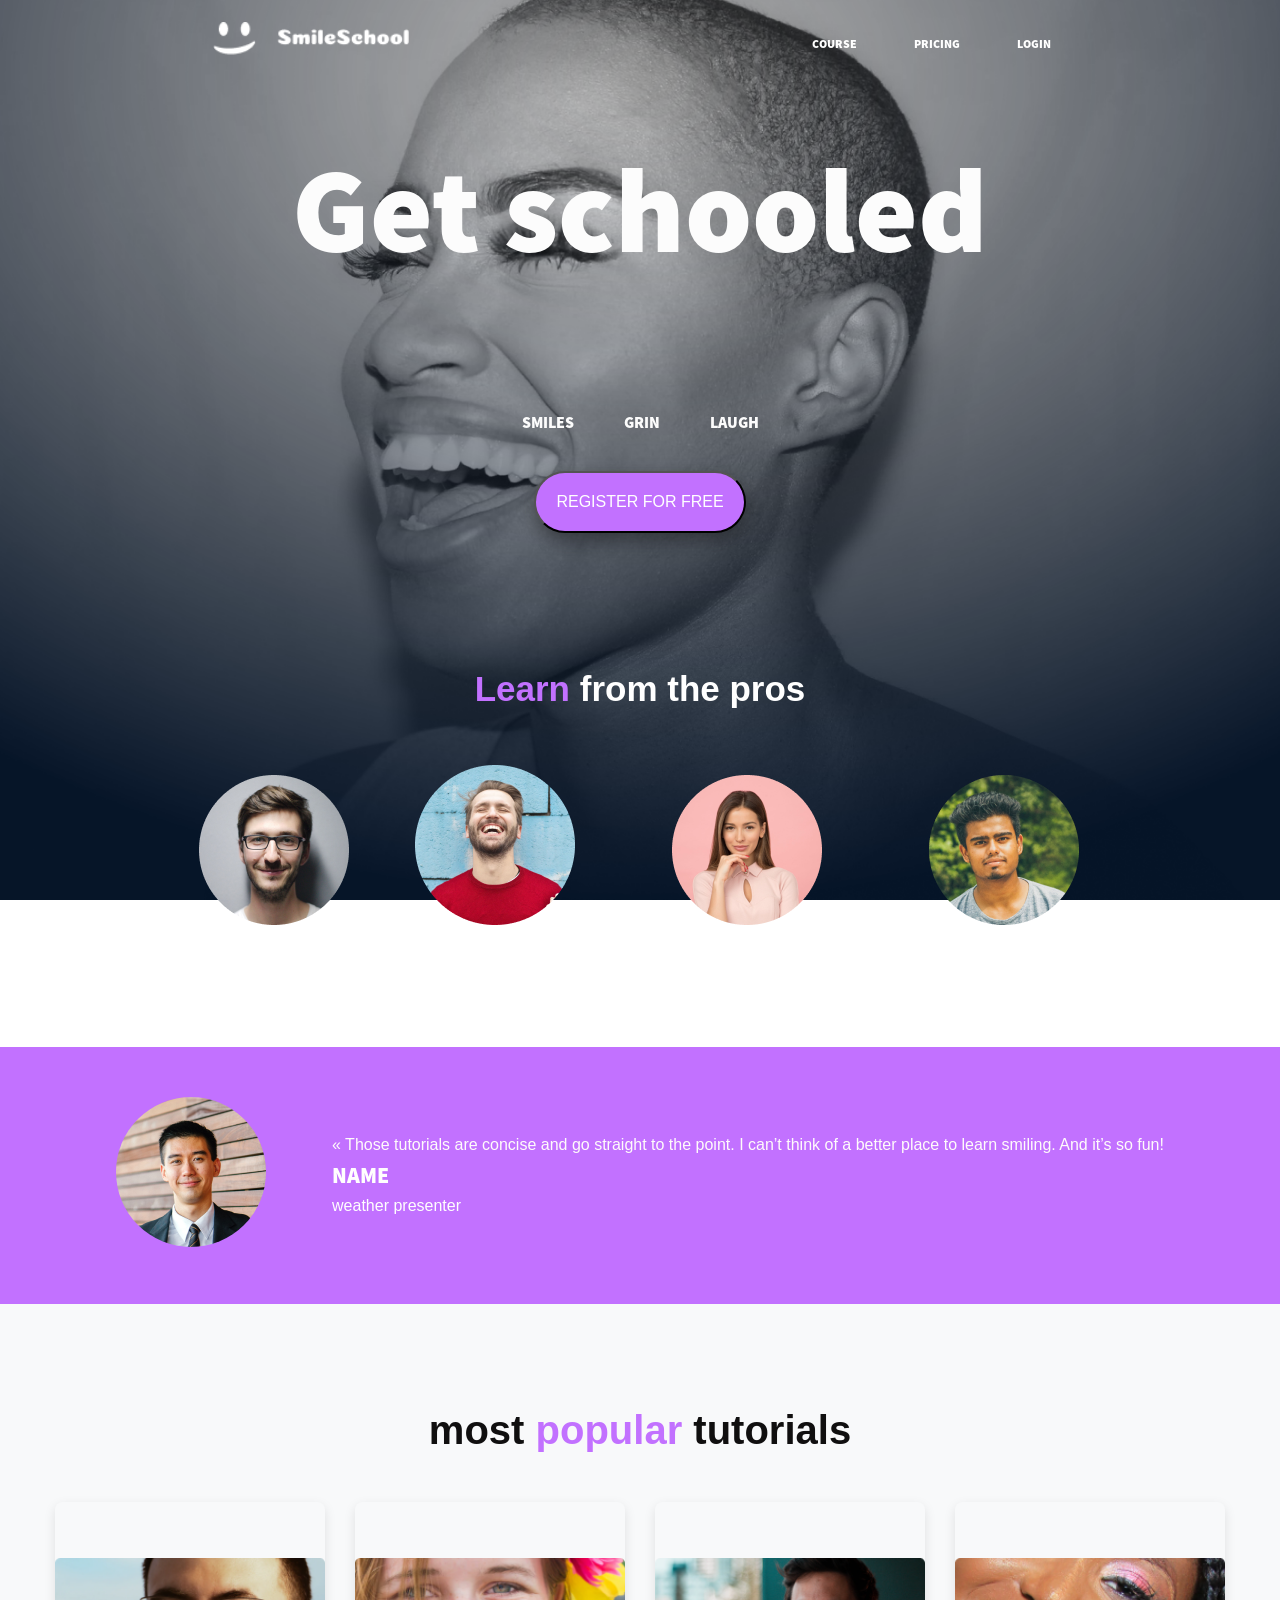
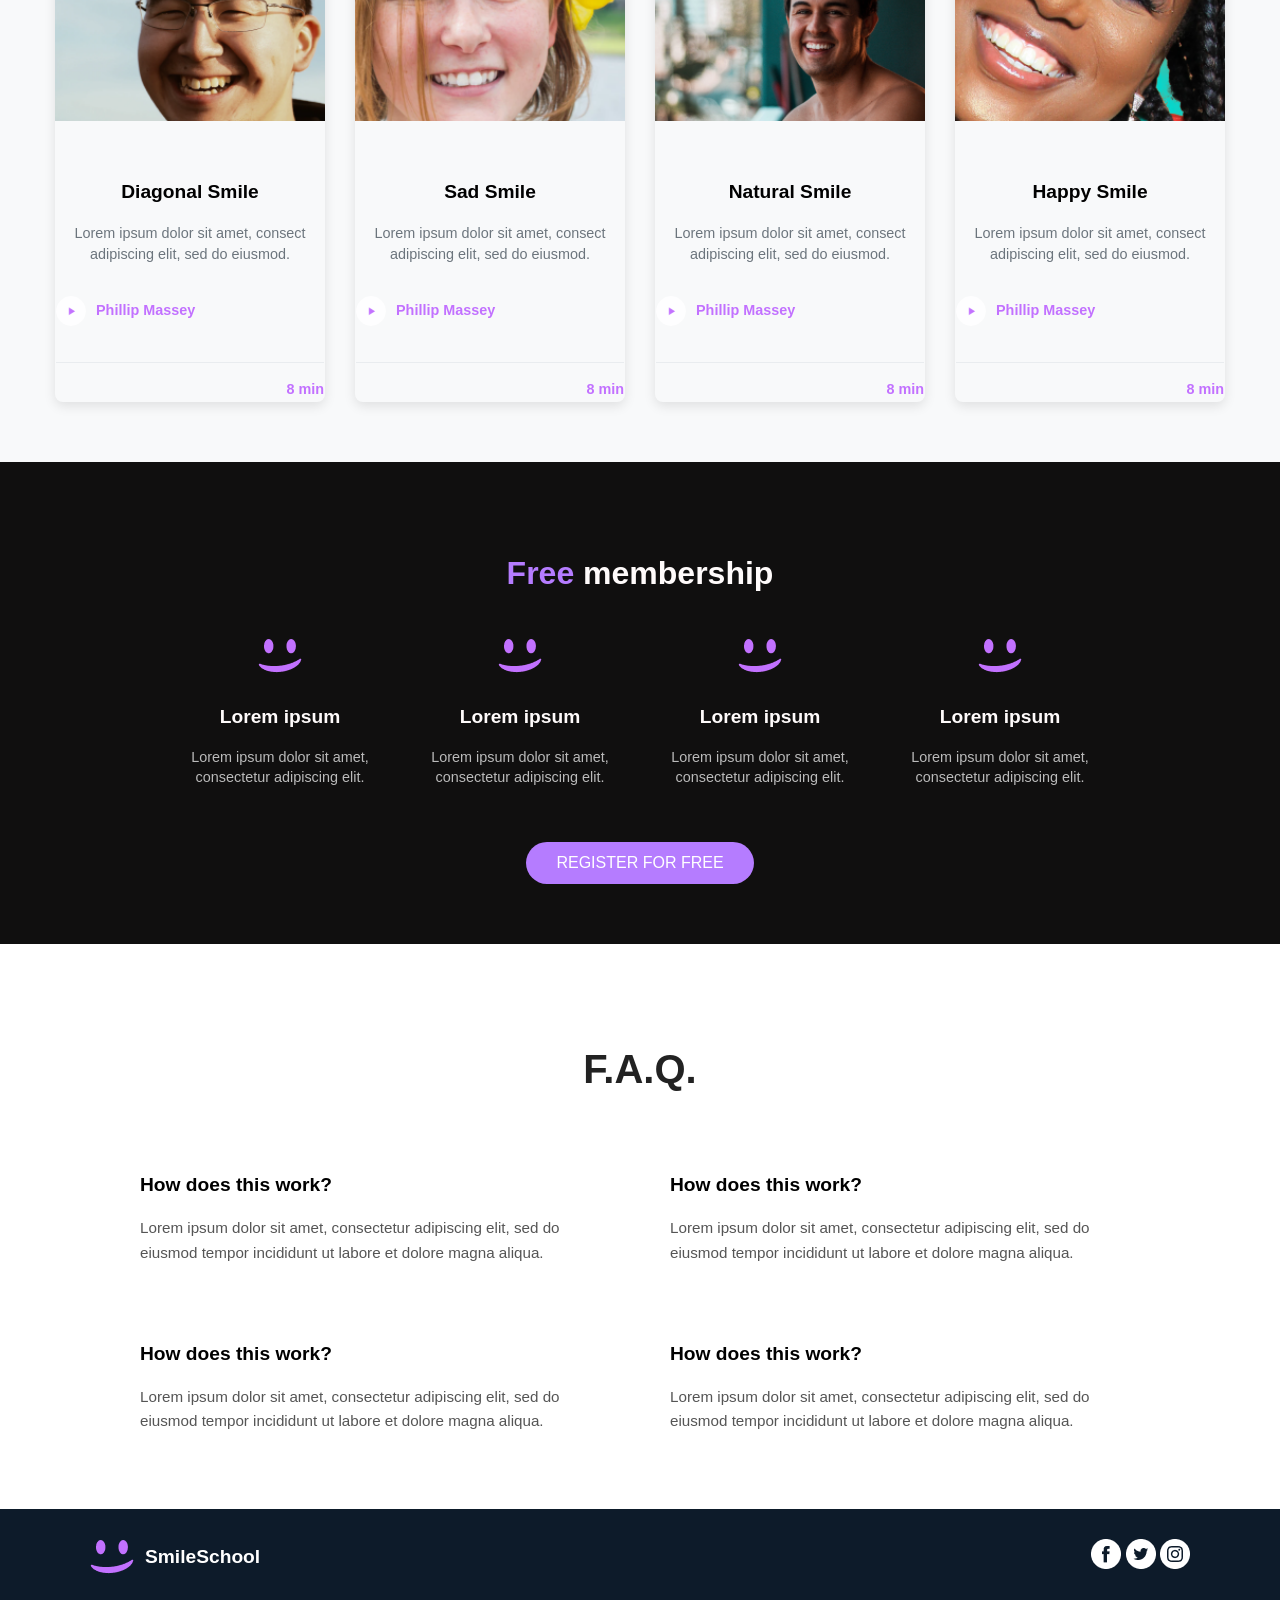
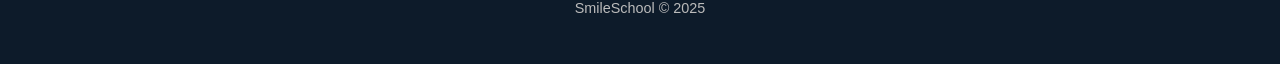
==== commit 75117ea4: "update html & css files" ====
--- a/css_advanced/index.html
+++ b/css_advanced/index.html
@@ -166,66 +166,88 @@
     </div>
 
   </div>
-</section>
-        <section>
-            <h2>F.A.Q</h2>
-            <div>
-                <div>
-                    <div>
-                        <h3>How does this work?</h3>
-                    </div>
-                    <div>
-                        Lorem ipsum dolor sit amet, consectetur adipiscing elit, sed do eiusmod tempor incididunt ut labore et dolore magna aliqua. Ut enim ad minim veniam, quis nostrud exercitation ullamco laboris nisi ut aliquip ex ea commodo consequat. Duis aute irure dolor in reprehenderit in voluptate velit esse cillum dolore eu fugiat nulla pariatur. Excepteur sint occaecat cupidatat non proident, sunt in culpa qui officia deserunt mollit anim id est laborum.
-                    </div>
-
-                    <div>
-                        <h3>How does this work?</h3>
-                    </div>
-                    <div>
-                        Lorem ipsum dolor sit amet, consectetur adipiscing elit, sed do eiusmod tempor incididunt ut labore et dolore magna aliqua. Ut enim ad minim veniam, quis nostrud exercitation ullamco laboris nisi ut aliquip ex ea commodo consequat. Duis aute irure dolor in reprehenderit in voluptate velit esse cillum dolore eu fugiat nulla pariatur. Excepteur sint occaecat cupidatat non proident, sunt in culpa qui officia deserunt mollit anim id est laborum.
-                    </div>
-                </div>
-                <div>
-                    <div>
-                        <h3>How does this work?</h3>
-                    </div>
-                    <div>
-                        Lorem ipsum dolor sit amet, consectetur adipiscing elit, sed do eiusmod tempor incididunt ut labore et dolore magna aliqua. Ut enim ad minim veniam, quis nostrud exercitation ullamco laboris nisi ut aliquip ex ea commodo consequat. Duis aute irure dolor in reprehenderit in voluptate velit esse cillum dolore eu fugiat nulla pariatur. Excepteur sint occaecat cupidatat non proident, sunt in culpa qui officia deserunt mollit anim id est laborum.
-                    </div>
-                    <div>
-                        <h3>How does this work?</h3>
-                    </div>
-                    <div>
-                        Lorem ipsum dolor sit amet, consectetur adipiscing elit, sed do eiusmod tempor incididunt ut labore et dolore magna aliqua. Ut enim ad minim veniam, quis nostrud exercitation ullamco laboris nisi ut aliquip ex ea commodo consequat. Duis aute irure dolor in reprehenderit in voluptate velit esse cillum dolore eu fugiat nulla pariatur. Excepteur sint occaecat cupidatat non proident, sunt in culpa qui officia deserunt mollit anim id est laborum.
-                    </div>
-                </div>
-            </div>
-        </section>
+</section><section class="membership-section">
+    <h2><span>Free</span> membership</h2>
+
+    <div class="features">
+        <div class="feature">
+          <img src="./images/smile.png" alt="">
+          <h3>Lorem ipsum</h3>
+          <p>Lorem ipsum dolor sit amet, consectetur adipiscing elit.</p>
+        </div>
+
+        <div class="feature">
+          <img src="./images/smile.png" alt="">
+          <h3>Lorem ipsum</h3>
+          <p>Lorem ipsum dolor sit amet, consectetur adipiscing elit.</p>
+        </div>
+
+        <div class="feature">
+          <img src="./images/smile.png" alt="">
+          <h3>Lorem ipsum</h3>
+          <p>Lorem ipsum dolor sit amet, consectetur adipiscing elit.</p>
+        </div>
+
+        <div class="feature">
+          <img src="./images/smile.png" alt="">
+          <h3>Lorem ipsum</h3>
+          <p>Lorem ipsum dolor sit amet, consectetur adipiscing elit.</p>
+        </div>
+    </div>
+
+     <button class="btn">REGISTER FOR FREE</button>
+  </section>
+  </section>
+        <section class="faq-section">
+    <h2>F.A.Q.</h2>
+
+    <div class="faq-container">
+      <div class="faq-item">
+        <h3>How does this work?</h3>
+        <p>
+          Lorem ipsum dolor sit amet, consectetur adipiscing elit, sed do eiusmod tempor incididunt ut labore et dolore magna aliqua.
+        </p>
+      </div>
+
+      <div class="faq-item">
+        <h3>How does this work?</h3>
+        <p>
+          Lorem ipsum dolor sit amet, consectetur adipiscing elit, sed do eiusmod tempor incididunt ut labore et dolore magna aliqua.
+        </p>
+      </div>
+
+      <div class="faq-item">
+        <h3>How does this work?</h3>
+        <p>
+          Lorem ipsum dolor sit amet, consectetur adipiscing elit, sed do eiusmod tempor incididunt ut labore et dolore magna aliqua.
+        </p>
+      </div>
+
+      <div class="faq-item">
+        <h3>How does this work?</h3>
+        <p>
+          Lorem ipsum dolor sit amet, consectetur adipiscing elit, sed do eiusmod tempor incididunt ut labore et dolore magna aliqua.
+        </p>
+      </div>
+    </div>
+  </section>
     
      </main>
-    <footer>
-  <div class="container">
-
-    <div class="row">
-
-      <img src="percorso/logo.png" alt="Logo Azienda">
-
-      <div class="link-e-testo">
-
-        <div class="social-icons">
-          <a href="https://www.facebook.com">
-            <img src="percorso/icona-facebook.svg" alt="Link a Facebook">
-          </a>
-          <a href="https://www.instagram.com">
-            <img src="percorso/icona-instagram.svg" alt="Link a Instagram">
-          </a>
-        </div>
-
-        <p>&copy; 2025 Nome Azienda. Tutti i diritti riservati.</p>
-
-      </div>
-    </div>
-  </div>
-</footer>
+    <footer class="footer">
+    <div class="footer-top">
+      <div class="footer-logo">
+        <img src="./images/smile.png" alt="">
+        <span class="logo-text">SmileSchool</span>
+      </div>
+      <div class="footer-socials">
+        <img src="./images/Facebook_White.png" alt="">
+        <img src="./images/Twitter_White.png" alt="">
+        <img src="./images/Instagram_White.png" alt="">
+      </div>
+    </div>
+    <div class="footer-bottom">
+      <p>SmileSchool © 2025</p>
+    </div>
+  </footer>
 </body>
 </html>
--- a/css_advanced/styles.css
+++ b/css_advanced/styles.css
@@ -392,3 +392,144 @@
  
 }
 
+.membership-section {
+  text-align: center;
+  padding: 60px 20px;
+  background-color: #100f0f;
+}
+
+.membership-section h2 {
+  font-size: 2rem;
+  color: #fffbfb;
+}
+
+.membership-section h2 span {
+  color: #b57cff; /* Free in viola */
+  font-weight: bold;
+}
+
+.features {
+  display: flex;
+  justify-content: center;
+  gap: 40px;
+  margin: 40px 0;
+  flex-wrap: wrap; /* responsivo */
+}
+
+.feature {
+  max-width: 200px;
+}
+
+.feature .icon {
+  font-size: 3rem;
+  color: #b57cff;
+  margin-bottom: 15px;
+}
+
+.feature h3 {
+  font-size: 1.2rem;
+  margin-bottom: 10px;
+}
+
+.feature p {
+  font-size: 0.9rem;
+  color: #bbb;
+  line-height: 1.4;
+}
+
+.btn {
+  background-color: #b57cff;
+  border: none;
+  color: white;
+  padding: 12px 30px;
+  border-radius: 25px;
+  cursor: pointer;
+  font-size: 1rem;
+  transition: 0.3s;
+}
+
+.btn:hover {
+  background-color: #9a4dff;
+}
+
+.faq-section {
+  padding: 60px 20px;
+  text-align: center;
+}
+
+.faq-section h2 {
+  font-size: 2.5rem;
+  margin-bottom: 50px;
+  color: #222;
+}
+
+.faq-container {
+  display: grid;
+  grid-template-columns: repeat(2, 1fr); /* due colonne */
+  gap: 40px 60px; /* spazio verticale e orizzontale */
+  max-width: 1000px;
+  margin: 0 auto;
+  text-align: left;
+}
+
+.faq-item h3 {
+  font-size: 1.2rem;
+  font-weight: bold;
+  margin-bottom: 10px;
+  color: #000;
+}
+
+.faq-item p {
+  font-size: 0.95rem;
+  line-height: 1.6;
+  color: #555;
+}
+
+
+
+.footer {
+  background-color: #0d1b2a; /* sfondo scuro */
+  color: #fff;
+  padding: 30px 20px;
+}
+
+.footer-top {
+  display: flex;
+  justify-content: space-between;
+  align-items: center;
+  max-width: 1100px;
+  margin: 0 auto;
+}
+
+.footer-logo {
+  display: flex;
+  align-items: center;
+  gap: 10px;
+  font-size: 1.2rem;
+  font-weight: bold;
+}
+
+.footer-logo .icon {
+  font-size: 1.5rem;
+  color: #ffffff;
+}
+
+.footer-socials a {
+  margin-left: 15px;
+  color: #fff;
+  font-size: 1.2rem;
+  transition: color 0.3s;
+}
+
+.footer-socials a:hover {
+  color: #f5f5f5;
+}
+
+.footer-bottom {
+  text-align: center;
+  margin-top: 20px;
+  font-size: 0.9rem;
+  color: #bbb;
+}
+
+
